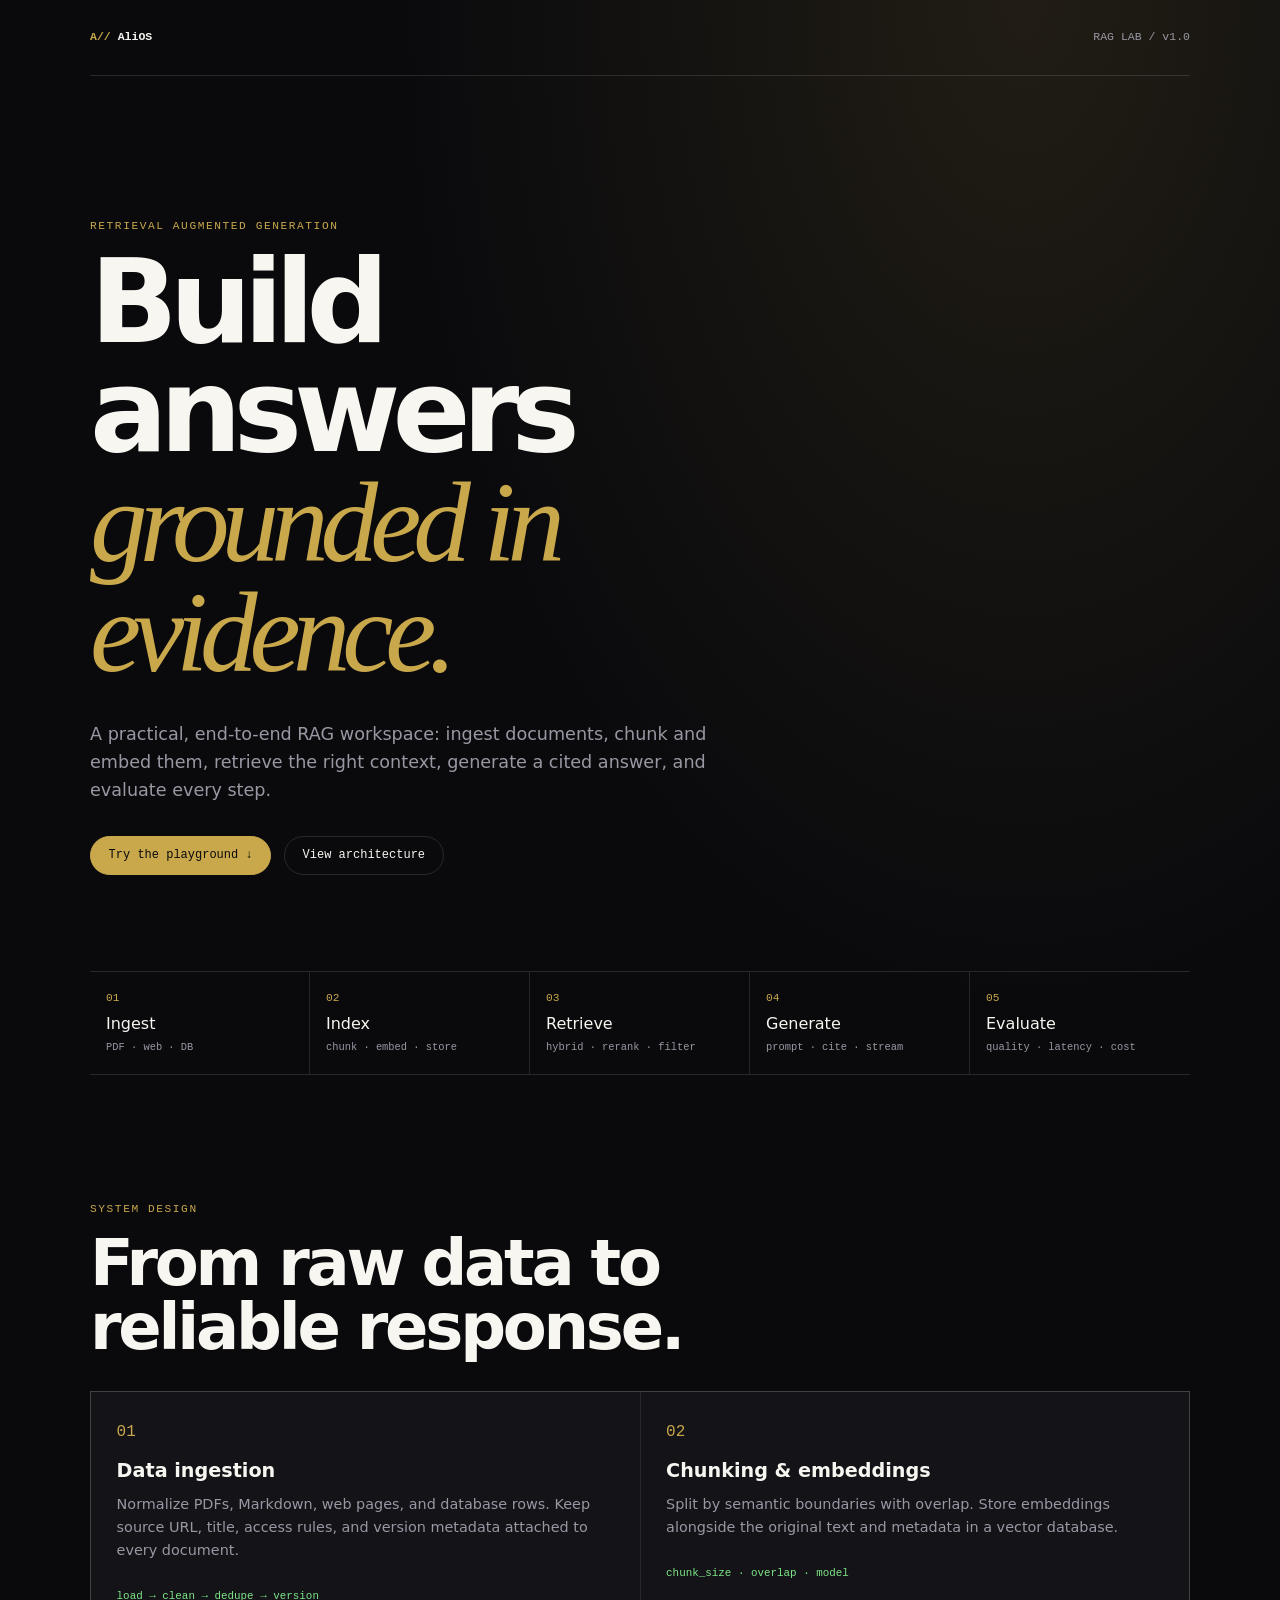
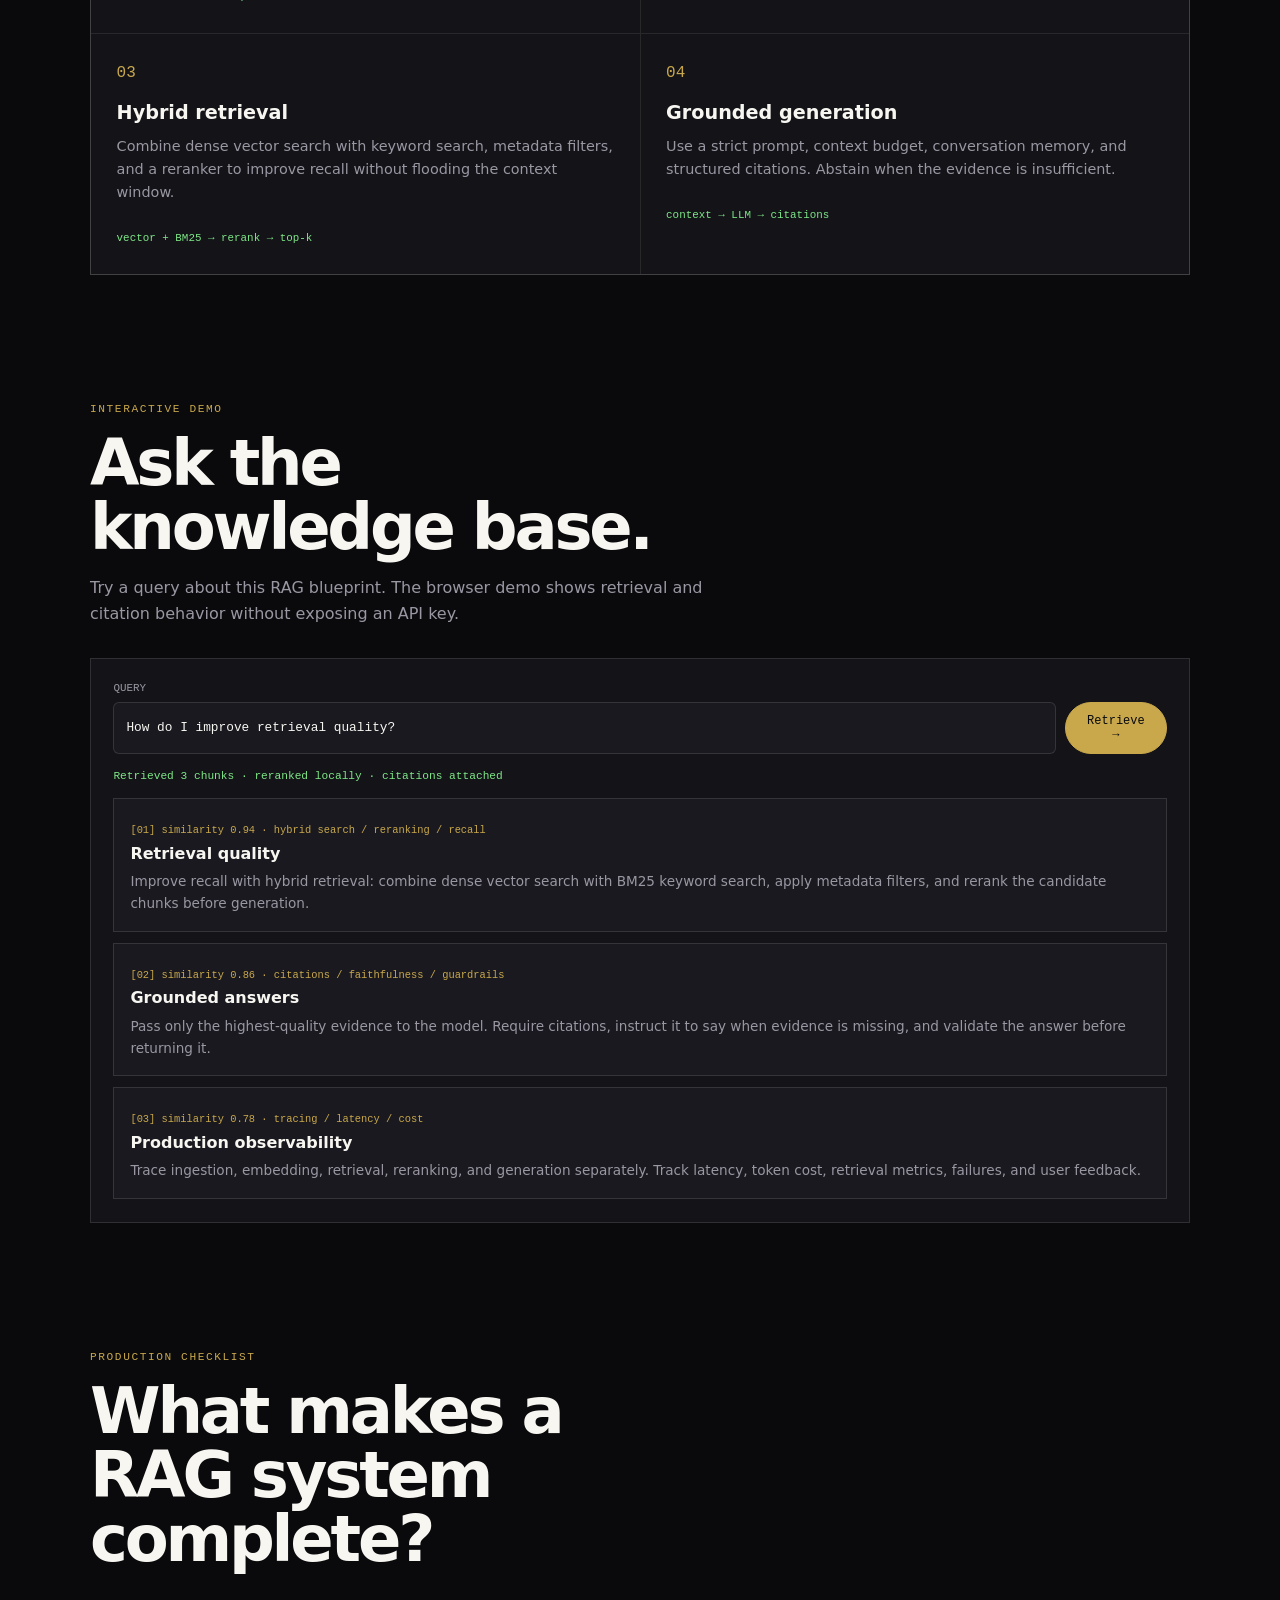
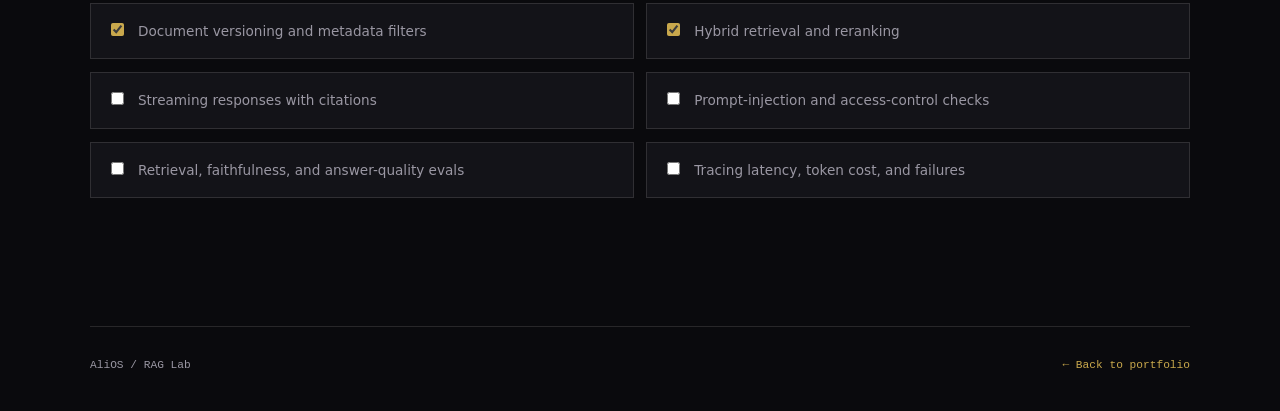
==== rag-lab.html @ 7578eae8 "feat: add interactive RAG systems lab to portfolio experience" ====
<!doctype html>
<html lang="en">
<head>
  <meta charset="utf-8" />
  <meta name="viewport" content="width=device-width, initial-scale=1" />
  <title>RAG Lab — AliOS</title>
  <meta name="description" content="A practical blueprint for building production-ready retrieval-augmented generation systems." />
  <link rel="stylesheet" href="rag-lab.css" />
</head>
<body>
  <main class="shell">
    <nav class="topbar"><a href="index.html" class="brand">A// AliOS</a><span class="status">RAG LAB / v1.0</span></nav>
    <header class="hero">
      <p class="eyebrow">Retrieval augmented generation</p>
      <h1>Build answers<br /><em>grounded in evidence.</em></h1>
      <p class="lede">A practical, end-to-end RAG workspace: ingest documents, chunk and embed them, retrieve the right context, generate a cited answer, and evaluate every step.</p>
      <div class="hero-actions"><a class="button primary" href="#playground">Try the playground ↓</a><a class="button" href="#architecture">View architecture</a></div>
    </header>

    <section class="metrics" aria-label="RAG system stages">
      <div><strong>01</strong><span>Ingest</span><small>PDF · web · DB</small></div><div><strong>02</strong><span>Index</span><small>chunk · embed · store</small></div><div><strong>03</strong><span>Retrieve</span><small>hybrid · rerank · filter</small></div><div><strong>04</strong><span>Generate</span><small>prompt · cite · stream</small></div><div><strong>05</strong><span>Evaluate</span><small>quality · latency · cost</small></div>
    </section>

    <section id="architecture" class="section">
      <div class="section-heading"><p class="eyebrow">System design</p><h2>From raw data to reliable response.</h2></div>
      <div class="pipeline">
        <article><b>01</b><h3>Data ingestion</h3><p>Normalize PDFs, Markdown, web pages, and database rows. Keep source URL, title, access rules, and version metadata attached to every document.</p><code>load → clean → dedupe → version</code></article>
        <article><b>02</b><h3>Chunking & embeddings</h3><p>Split by semantic boundaries with overlap. Store embeddings alongside the original text and metadata in a vector database.</p><code>chunk_size · overlap · model</code></article>
        <article><b>03</b><h3>Hybrid retrieval</h3><p>Combine dense vector search with keyword search, metadata filters, and a reranker to improve recall without flooding the context window.</p><code>vector + BM25 → rerank → top-k</code></article>
        <article><b>04</b><h3>Grounded generation</h3><p>Use a strict prompt, context budget, conversation memory, and structured citations. Abstain when the evidence is insufficient.</p><code>context → LLM → citations</code></article>
      </div>
    </section>

    <section id="playground" class="section playground-section">
      <div class="section-heading"><p class="eyebrow">Interactive demo</p><h2>Ask the knowledge base.</h2><p>Try a query about this RAG blueprint. The browser demo shows retrieval and citation behavior without exposing an API key.</p></div>
      <div class="playground"><form id="rag-form"><label for="rag-query">Query</label><div class="input-row"><input id="rag-query" value="How do I improve retrieval quality?" autocomplete="off" /><button class="button primary" type="submit">Retrieve →</button></div></form><div id="rag-status" class="status-line">Ready · 4 documents indexed locally</div><div id="rag-results" class="results" aria-live="polite"></div></div>
    </section>

    <section class="section checklist"><div class="section-heading"><p class="eyebrow">Production checklist</p><h2>What makes a RAG system complete?</h2></div><div class="check-grid"><label><input type="checkbox" checked /> Document versioning and metadata filters</label><label><input type="checkbox" checked /> Hybrid retrieval and reranking</label><label><input type="checkbox" /> Streaming responses with citations</label><label><input type="checkbox" /> Prompt-injection and access-control checks</label><label><input type="checkbox" /> Retrieval, faithfulness, and answer-quality evals</label><label><input type="checkbox" /> Tracing latency, token cost, and failures</label></div></section>
    <footer><span>AliOS / RAG Lab</span><a href="index.html">← Back to portfolio</a></footer>
  </main>
  <script src="rag-lab.js"></script>
</body>
</html>
---- rag-lab.css ----
:root{--bg:#0a0a0d;--panel:#131318;--panel2:#19191f;--ink:#f8f6f1;--muted:#9a97a3;--line:rgba(248,246,241,.12);--gold:#c9a84c;--green:#7ee787;--mono:"DM Mono",monospace;--ui:"Space Grotesk",system-ui,sans-serif}*{box-sizing:border-box}html{scroll-behavior:smooth}body{margin:0;background:radial-gradient(70% 40% at 80% 0%,rgba(201,168,76,.12),transparent 70%),var(--bg);color:var(--ink);font-family:var(--ui);line-height:1.6}.shell{width:min(1100px,calc(100% - 3rem));margin:auto}.topbar{height:76px;display:flex;align-items:center;justify-content:space-between;border-bottom:1px solid var(--line);font-family:var(--mono);font-size:.72rem}.brand{color:var(--ink);text-decoration:none;font-weight:bold}.brand:first-letter,.eyebrow{color:var(--gold)}.status{color:var(--muted)}.hero{padding:clamp(5rem,12vw,9rem) 0 6rem;max-width:800px}.eyebrow{font:500 .7rem var(--mono);letter-spacing:.14em;text-transform:uppercase;margin:0 0 1rem}.hero h1{font-size:clamp(3.5rem,9vw,7.5rem);line-height:.95;letter-spacing:-.07em;margin:0 0 2rem}.hero h1 em{color:var(--gold);font-family:Georgia,serif;font-weight:400}.lede{color:var(--muted);font-size:1.1rem;max-width:650px}.hero-actions{display:flex;gap:.8rem;flex-wrap:wrap;margin-top:2rem}.button{display:inline-block;border:1px solid var(--line);border-radius:999px;color:var(--ink);background:transparent;padding:.7rem 1.1rem;font:500 .75rem var(--mono);text-decoration:none;cursor:pointer}.button:hover{border-color:var(--gold);color:var(--gold)}.button.primary{background:var(--gold);border-color:var(--gold);color:var(--bg)}.metrics{display:grid;grid-template-columns:repeat(5,1fr);border-block:1px solid var(--line);margin-bottom:8rem}.metrics div{padding:1.3rem 1rem;border-right:1px solid var(--line)}.metrics div:last-child{border:0}.metrics strong,.metrics span,.metrics small{display:block}.metrics strong{color:var(--gold);font: .7rem var(--mono)}.metrics span{margin-top:.4rem}.metrics small{color:var(--muted);font:.65rem var(--mono);margin-top:.3rem}.section{padding:0 0 8rem}.section-heading{max-width:620px;margin-bottom:2rem}.section h2{font-size:clamp(2rem,5vw,4rem);line-height:1;margin:.2rem 0 1rem;letter-spacing:-.05em}.section-heading p:not(.eyebrow){color:var(--muted)}.pipeline{display:grid;grid-template-columns:repeat(2,1fr);gap:1px;background:var(--line);border:1px solid var(--line)}.pipeline article{background:var(--panel);padding:1.6rem;min-height:230px}.pipeline b{color:var(--gold);font:1rem var(--mono)}.pipeline h3{font-size:1.2rem;margin:.8rem 0 .4rem}.pipeline p{color:var(--muted);font-size:.9rem;margin:0 0 1.2rem}.pipeline code{color:var(--green);font:.68rem var(--mono)}.playground{background:var(--panel);border:1px solid var(--line);padding:1.4rem}.playground label{display:block;color:var(--muted);font:.68rem var(--mono);text-transform:uppercase;margin-bottom:.5rem}.input-row{display:flex;gap:.6rem}.input-row input{width:100%;background:var(--panel2);border:1px solid var(--line);border-radius:6px;color:var(--ink);padding:.75rem;font: .8rem var(--mono)}.input-row input:focus{outline:1px solid var(--gold)}.status-line{color:var(--green);font:.7rem var(--mono);margin:1rem 0}.results{display:grid;gap:.7rem}.result{border:1px solid var(--line);padding:1rem;background:var(--panel2)}.result strong{display:block;margin-bottom:.3rem}.result p{color:var(--muted);margin:0;font-size:.85rem}.result small{color:var(--gold);font: .65rem var(--mono)}.check-grid{display:grid;grid-template-columns:1fr 1fr;gap:.8rem}.check-grid label{background:var(--panel);border:1px solid var(--line);padding:1rem;color:var(--muted);font-size:.85rem}.check-grid input{accent-color:var(--gold);margin-right:.6rem}footer{border-top:1px solid var(--line);padding:2rem 0;display:flex;justify-content:space-between;color:var(--muted);font:.7rem var(--mono)}footer a{color:var(--gold);text-decoration:none}@media(max-width:680px){.shell{width:min(100% - 2rem,1100px)}.metrics{grid-template-columns:repeat(2,1fr);margin-bottom:5rem}.metrics div:nth-child(2n){border-right:0}.metrics div:last-child{grid-column:span 2}.pipeline,.check-grid{grid-template-columns:1fr}.hero{padding-top:5rem}.input-row{flex-direction:column}.input-row .button{width:100%}footer{flex-direction:column;gap:1rem}}
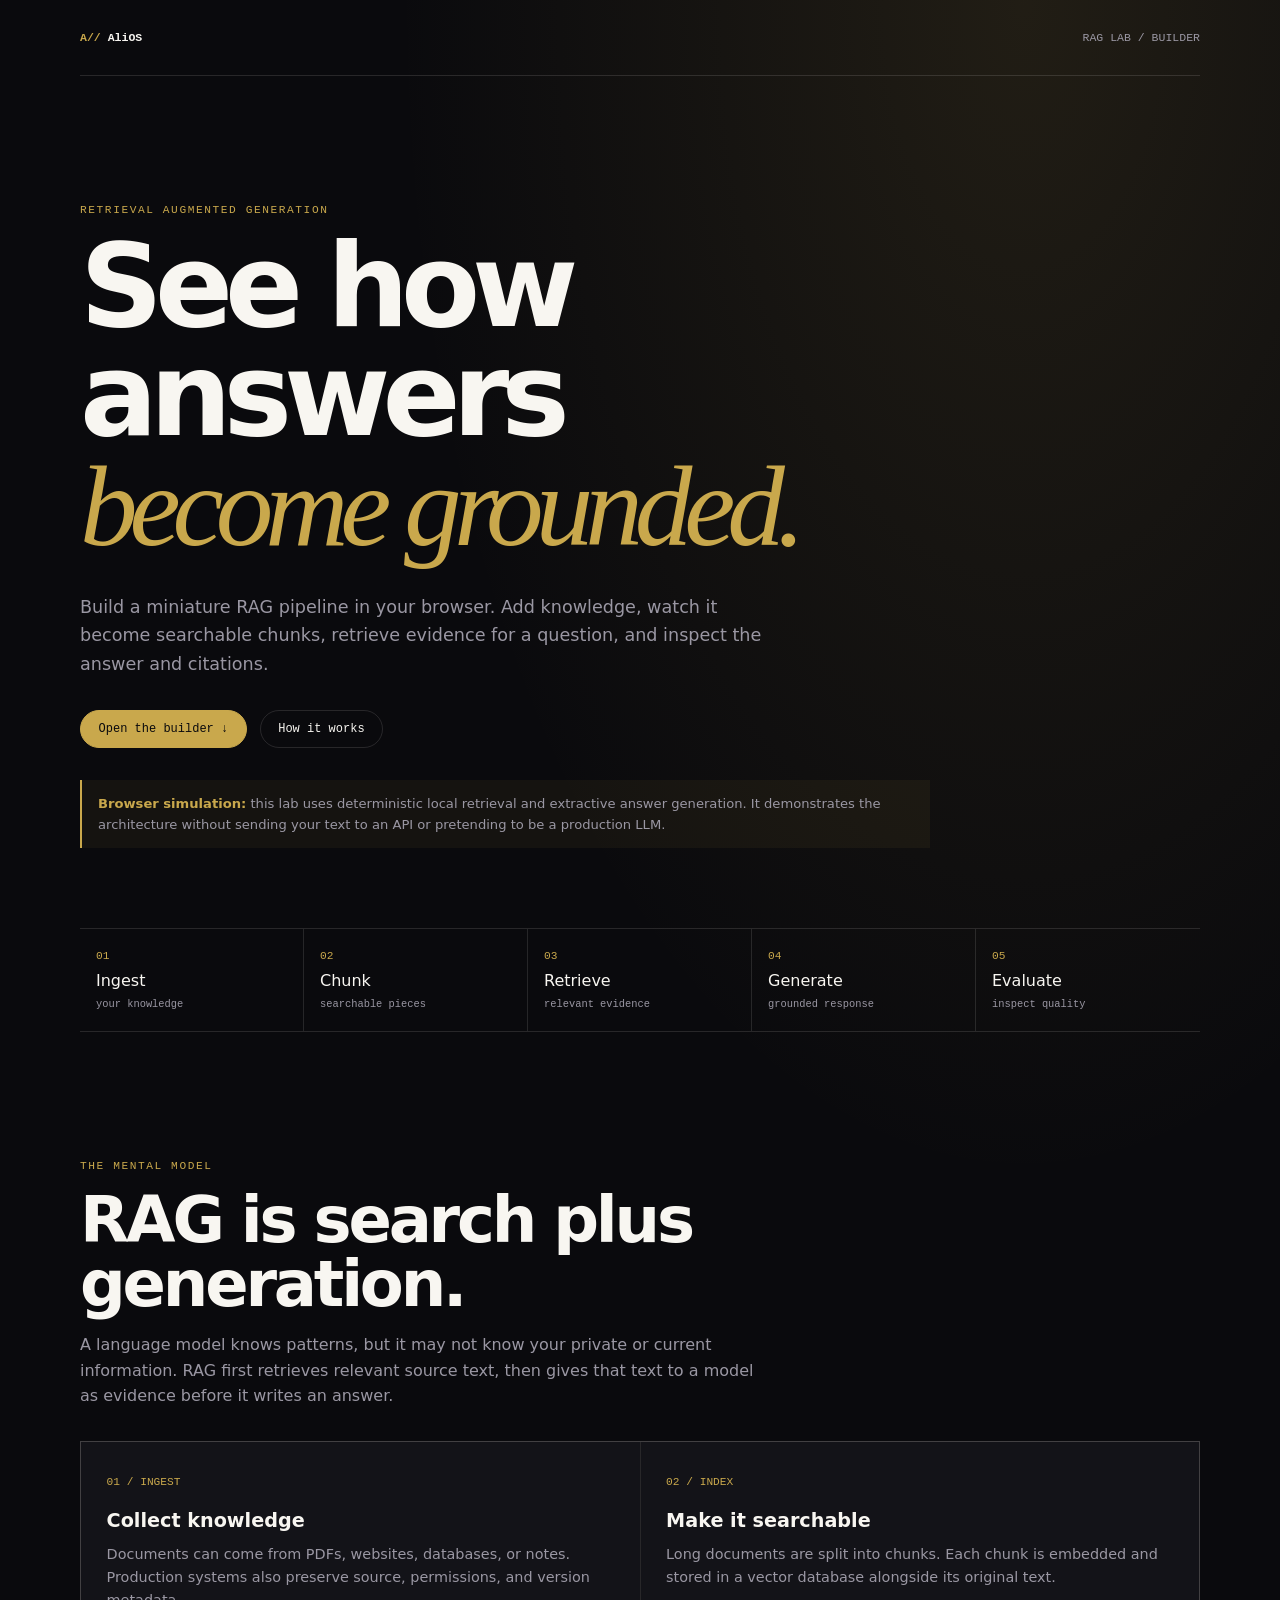
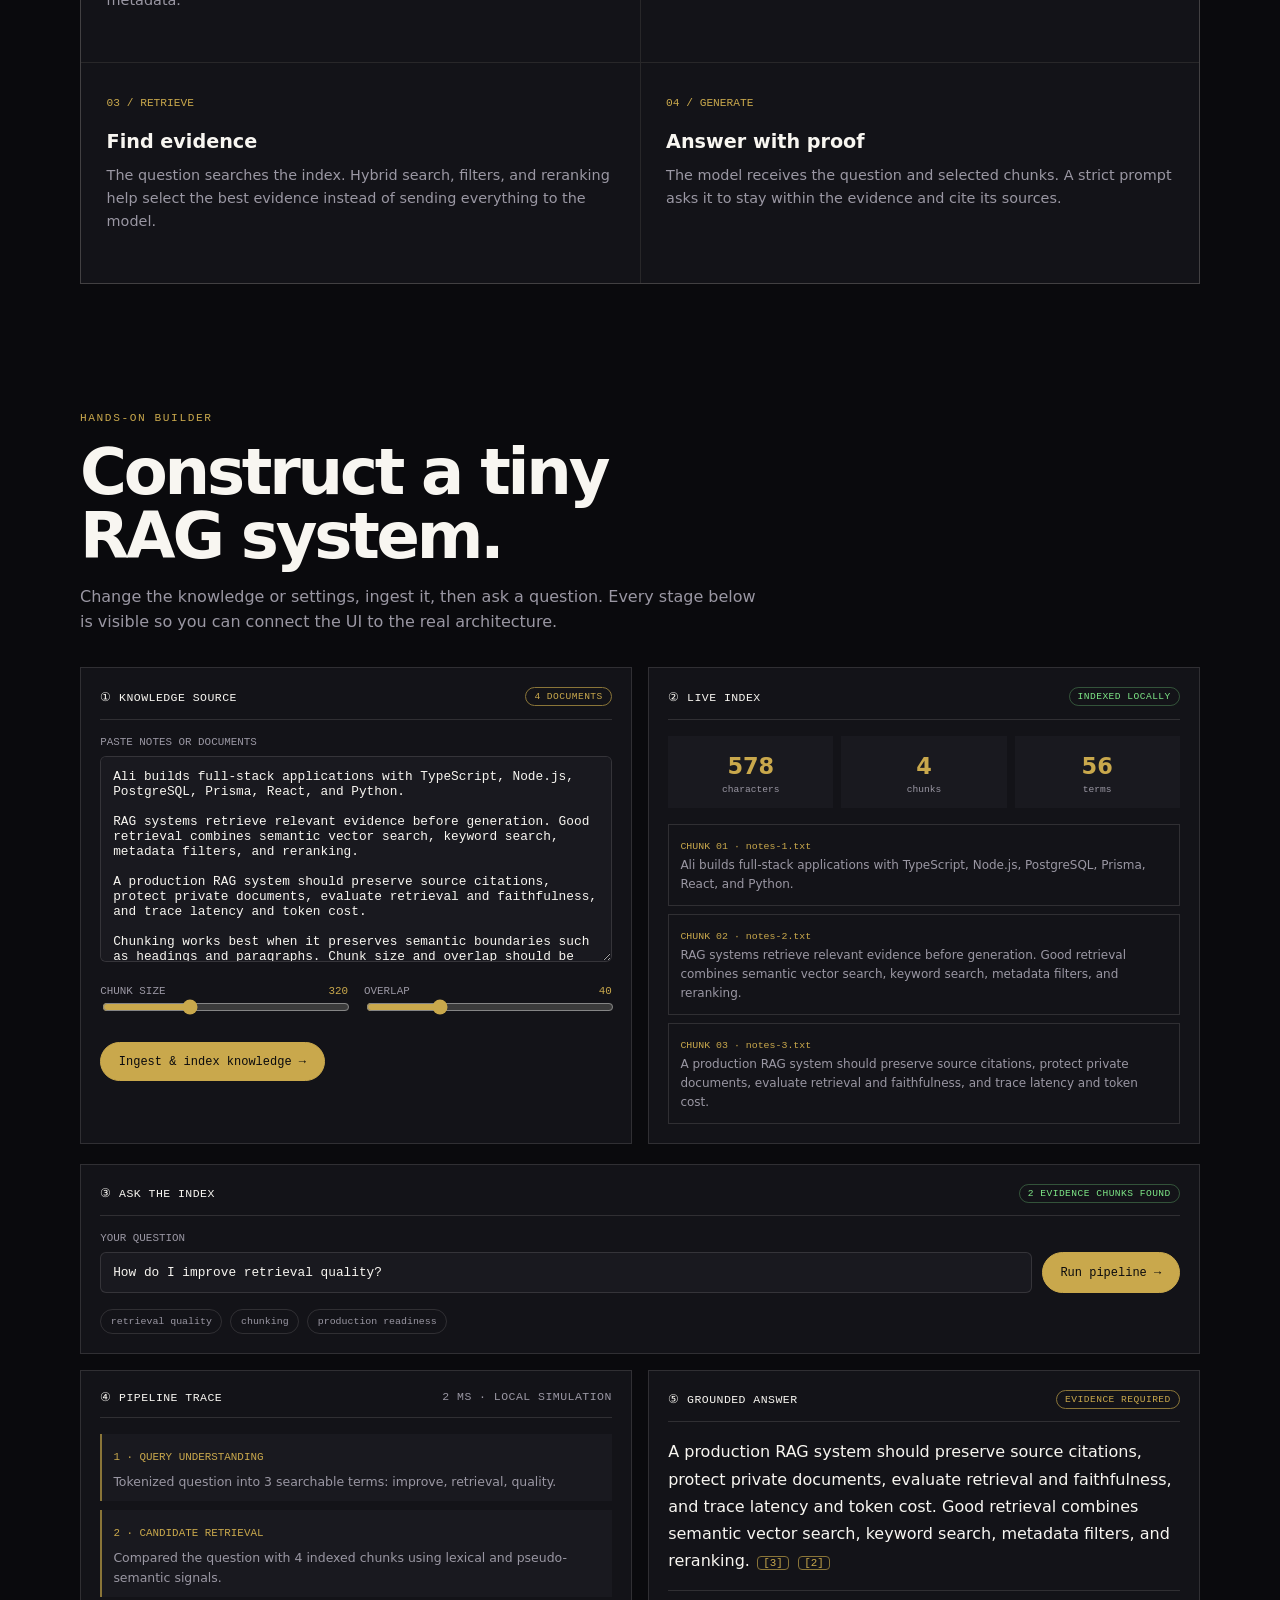
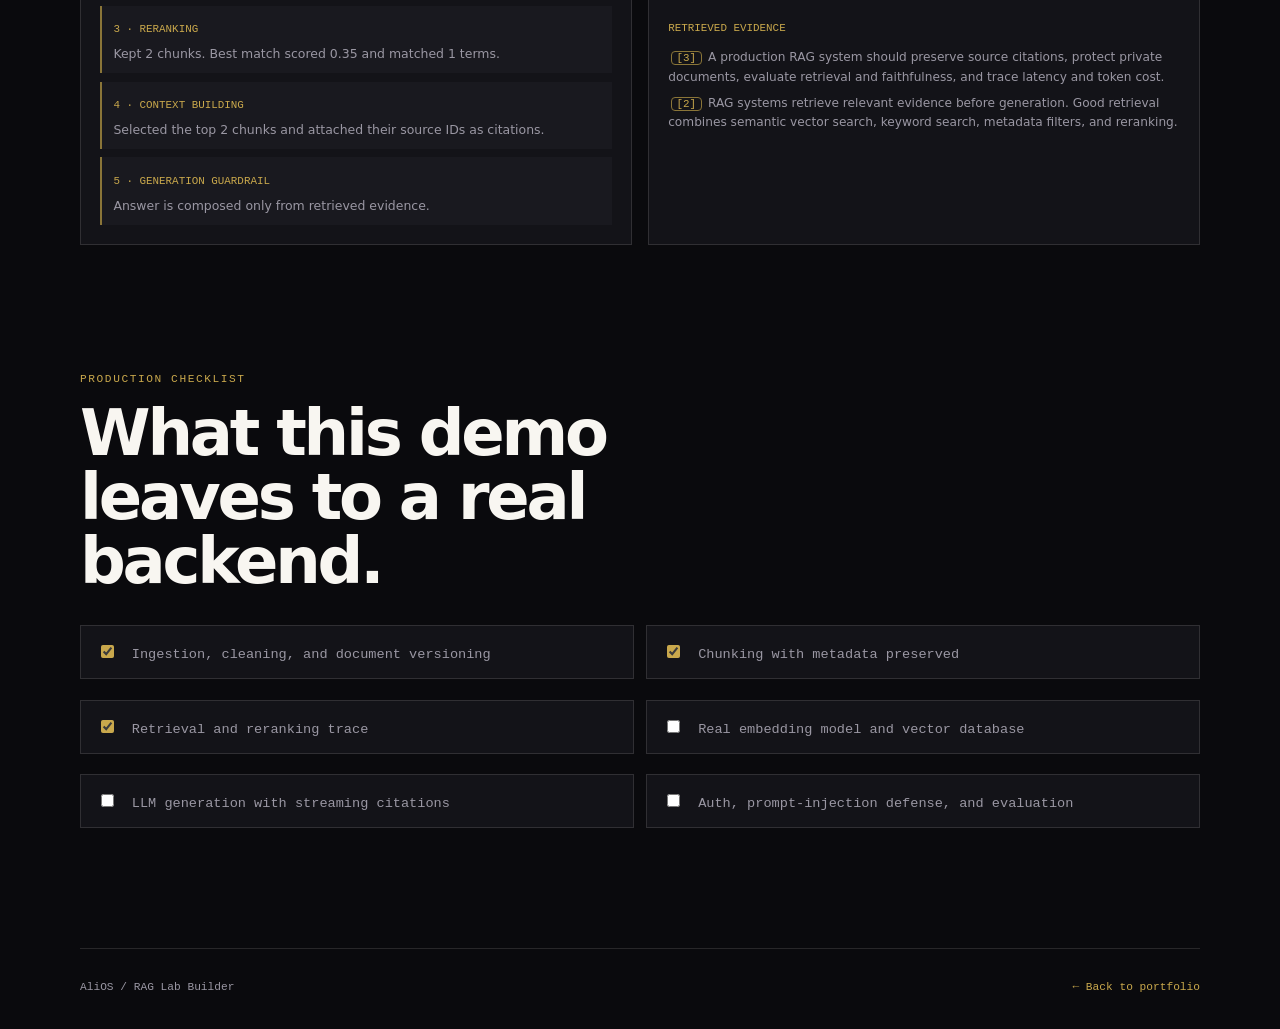
==== commit a782c551: "feat: turn RAG Lab into an interactive end-to-end RAG builder simulation" ====
--- a/rag-lab.html
+++ b/rag-lab.html
@@ -4,40 +4,47 @@
   <meta charset="utf-8" />
   <meta name="viewport" content="width=device-width, initial-scale=1" />
   <title>RAG Lab — AliOS</title>
-  <meta name="description" content="A practical blueprint for building production-ready retrieval-augmented generation systems." />
+  <meta name="description" content="An interactive, browser-only RAG system builder that visualizes ingestion, chunking, retrieval, reranking, and grounded answers." />
   <link rel="stylesheet" href="rag-lab.css" />
 </head>
 <body>
   <main class="shell">
-    <nav class="topbar"><a href="index.html" class="brand">A// AliOS</a><span class="status">RAG LAB / v1.0</span></nav>
+    <nav class="topbar"><a href="index.html" class="brand">A// AliOS</a><span class="status">RAG LAB / BUILDER</span></nav>
     <header class="hero">
       <p class="eyebrow">Retrieval augmented generation</p>
-      <h1>Build answers<br /><em>grounded in evidence.</em></h1>
-      <p class="lede">A practical, end-to-end RAG workspace: ingest documents, chunk and embed them, retrieve the right context, generate a cited answer, and evaluate every step.</p>
-      <div class="hero-actions"><a class="button primary" href="#playground">Try the playground ↓</a><a class="button" href="#architecture">View architecture</a></div>
+      <h1>See how answers<br /><em>become grounded.</em></h1>
+      <p class="lede">Build a miniature RAG pipeline in your browser. Add knowledge, watch it become searchable chunks, retrieve evidence for a question, and inspect the answer and citations.</p>
+      <div class="hero-actions"><a class="button primary" href="#builder">Open the builder ↓</a><a class="button" href="#how-it-works">How it works</a></div>
+      <div class="notice"><strong>Browser simulation:</strong> this lab uses deterministic local retrieval and extractive answer generation. It demonstrates the architecture without sending your text to an API or pretending to be a production LLM.</div>
     </header>
 
     <section class="metrics" aria-label="RAG system stages">
-      <div><strong>01</strong><span>Ingest</span><small>PDF · web · DB</small></div><div><strong>02</strong><span>Index</span><small>chunk · embed · store</small></div><div><strong>03</strong><span>Retrieve</span><small>hybrid · rerank · filter</small></div><div><strong>04</strong><span>Generate</span><small>prompt · cite · stream</small></div><div><strong>05</strong><span>Evaluate</span><small>quality · latency · cost</small></div>
+      <div><strong>01</strong><span>Ingest</span><small>your knowledge</small></div><div><strong>02</strong><span>Chunk</span><small>searchable pieces</small></div><div><strong>03</strong><span>Retrieve</span><small>relevant evidence</small></div><div><strong>04</strong><span>Generate</span><small>grounded response</small></div><div><strong>05</strong><span>Evaluate</span><small>inspect quality</small></div>
     </section>
 
-    <section id="architecture" class="section">
-      <div class="section-heading"><p class="eyebrow">System design</p><h2>From raw data to reliable response.</h2></div>
-      <div class="pipeline">
-        <article><b>01</b><h3>Data ingestion</h3><p>Normalize PDFs, Markdown, web pages, and database rows. Keep source URL, title, access rules, and version metadata attached to every document.</p><code>load → clean → dedupe → version</code></article>
-        <article><b>02</b><h3>Chunking & embeddings</h3><p>Split by semantic boundaries with overlap. Store embeddings alongside the original text and metadata in a vector database.</p><code>chunk_size · overlap · model</code></article>
-        <article><b>03</b><h3>Hybrid retrieval</h3><p>Combine dense vector search with keyword search, metadata filters, and a reranker to improve recall without flooding the context window.</p><code>vector + BM25 → rerank → top-k</code></article>
-        <article><b>04</b><h3>Grounded generation</h3><p>Use a strict prompt, context budget, conversation memory, and structured citations. Abstain when the evidence is insufficient.</p><code>context → LLM → citations</code></article>
-      </div>
+    <section id="how-it-works" class="section">
+      <div class="section-heading"><p class="eyebrow">The mental model</p><h2>RAG is search plus generation.</h2><p>A language model knows patterns, but it may not know your private or current information. RAG first retrieves relevant source text, then gives that text to a model as evidence before it writes an answer.</p></div>
+      <div class="pipeline"><article><b>01 / INGEST</b><h3>Collect knowledge</h3><p>Documents can come from PDFs, websites, databases, or notes. Production systems also preserve source, permissions, and version metadata.</p></article><article><b>02 / INDEX</b><h3>Make it searchable</h3><p>Long documents are split into chunks. Each chunk is embedded and stored in a vector database alongside its original text.</p></article><article><b>03 / RETRIEVE</b><h3>Find evidence</h3><p>The question searches the index. Hybrid search, filters, and reranking help select the best evidence instead of sending everything to the model.</p></article><article><b>04 / GENERATE</b><h3>Answer with proof</h3><p>The model receives the question and selected chunks. A strict prompt asks it to stay within the evidence and cite its sources.</p></article></div>
     </section>
 
-    <section id="playground" class="section playground-section">
-      <div class="section-heading"><p class="eyebrow">Interactive demo</p><h2>Ask the knowledge base.</h2><p>Try a query about this RAG blueprint. The browser demo shows retrieval and citation behavior without exposing an API key.</p></div>
-      <div class="playground"><form id="rag-form"><label for="rag-query">Query</label><div class="input-row"><input id="rag-query" value="How do I improve retrieval quality?" autocomplete="off" /><button class="button primary" type="submit">Retrieve →</button></div></form><div id="rag-status" class="status-line">Ready · 4 documents indexed locally</div><div id="rag-results" class="results" aria-live="polite"></div></div>
+    <section id="builder" class="section builder-section">
+      <div class="section-heading"><p class="eyebrow">Hands-on builder</p><h2>Construct a tiny RAG system.</h2><p>Change the knowledge or settings, ingest it, then ask a question. Every stage below is visible so you can connect the UI to the real architecture.</p></div>
+      <div class="builder-grid">
+        <div class="panel source-panel"><div class="panel-title"><span>① Knowledge source</span><span id="doc-count" class="pill">0 documents</span></div><label for="source-text">Paste notes or documents</label><textarea id="source-text" rows="12">Ali builds full-stack applications with TypeScript, Node.js, PostgreSQL, Prisma, React, and Python.
+
+RAG systems retrieve relevant evidence before generation. Good retrieval combines semantic vector search, keyword search, metadata filters, and reranking.
+
+A production RAG system should preserve source citations, protect private documents, evaluate retrieval and faithfulness, and trace latency and token cost.
+
+Chunking works best when it preserves semantic boundaries such as headings and paragraphs. Chunk size and overlap should be tested against representative questions.</textarea><div class="controls"><label>Chunk size <output id="chunk-size-value">320</output><input id="chunk-size" type="range" min="120" max="700" step="20" value="320" /></label><label>Overlap <output id="overlap-value">40</output><input id="overlap" type="range" min="0" max="140" step="10" value="40" /></label></div><button id="ingest-btn" class="button primary" type="button">Ingest & index knowledge →</button></div>
+        <div class="panel index-panel"><div class="panel-title"><span>② Live index</span><span id="index-status" class="status-badge">Not indexed</span></div><div class="index-stats"><div><strong id="source-characters">0</strong><small>characters</small></div><div><strong id="chunk-count">0</strong><small>chunks</small></div><div><strong id="vocab-count">0</strong><small>terms</small></div></div><div id="chunk-preview" class="chunk-preview"><p class="empty">Ingest knowledge to see the chunks stored in the index.</p></div></div>
+      </div>
+      <div class="panel query-panel"><div class="panel-title"><span>③ Ask the index</span><span id="query-status" class="status-badge">Waiting for index</span></div><form id="rag-form"><label for="rag-query">Your question</label><div class="input-row"><input id="rag-query" value="How do I improve retrieval quality?" autocomplete="off" /><button class="button primary" type="submit">Run pipeline →</button></div></form><div class="quick-queries"><button type="button" data-query="How do I improve retrieval quality?">retrieval quality</button><button type="button" data-query="What makes chunking effective?">chunking</button><button type="button" data-query="How do I make a RAG system production ready?">production readiness</button></div></div>
+      <div class="run-layout"><div class="panel trace-panel"><div class="panel-title"><span>④ Pipeline trace</span><span id="trace-time" class="muted">—</span></div><div id="trace" class="trace"><p class="empty">Run a question to inspect each RAG stage.</p></div></div><div class="panel answer-panel"><div class="panel-title"><span>⑤ Grounded answer</span><span class="status-badge grounded">Evidence required</span></div><div id="answer" class="answer"><p class="empty">Your answer will appear here with citations.</p></div></div></div>
     </section>
 
-    <section class="section checklist"><div class="section-heading"><p class="eyebrow">Production checklist</p><h2>What makes a RAG system complete?</h2></div><div class="check-grid"><label><input type="checkbox" checked /> Document versioning and metadata filters</label><label><input type="checkbox" checked /> Hybrid retrieval and reranking</label><label><input type="checkbox" /> Streaming responses with citations</label><label><input type="checkbox" /> Prompt-injection and access-control checks</label><label><input type="checkbox" /> Retrieval, faithfulness, and answer-quality evals</label><label><input type="checkbox" /> Tracing latency, token cost, and failures</label></div></section>
-    <footer><span>AliOS / RAG Lab</span><a href="index.html">← Back to portfolio</a></footer>
+    <section class="section glossary"><div class="section-heading"><p class="eyebrow">Production checklist</p><h2>What this demo leaves to a real backend.</h2></div><div class="check-grid"><label><input type="checkbox" checked /> Ingestion, cleaning, and document versioning</label><label><input type="checkbox" checked /> Chunking with metadata preserved</label><label><input type="checkbox" checked /> Retrieval and reranking trace</label><label><input type="checkbox" /> Real embedding model and vector database</label><label><input type="checkbox" /> LLM generation with streaming citations</label><label><input type="checkbox" /> Auth, prompt-injection defense, and evaluation</label></div></section>
+    <footer><span>AliOS / RAG Lab Builder</span><a href="index.html">← Back to portfolio</a></footer>
   </main>
   <script src="rag-lab.js"></script>
 </body>
--- a/rag-lab.css
+++ b/rag-lab.css
@@ -1 +1 @@
-:root{--bg:#0a0a0d;--panel:#131318;--panel2:#19191f;--ink:#f8f6f1;--muted:#9a97a3;--line:rgba(248,246,241,.12);--gold:#c9a84c;--green:#7ee787;--mono:"DM Mono",monospace;--ui:"Space Grotesk",system-ui,sans-serif}*{box-sizing:border-box}html{scroll-behavior:smooth}body{margin:0;background:radial-gradient(70% 40% at 80% 0%,rgba(201,168,76,.12),transparent 70%),var(--bg);color:var(--ink);font-family:var(--ui);line-height:1.6}.shell{width:min(1100px,calc(100% - 3rem));margin:auto}.topbar{height:76px;display:flex;align-items:center;justify-content:space-between;border-bottom:1px solid var(--line);font-family:var(--mono);font-size:.72rem}.brand{color:var(--ink);text-decoration:none;font-weight:bold}.brand:first-letter,.eyebrow{color:var(--gold)}.status{color:var(--muted)}.hero{padding:clamp(5rem,12vw,9rem) 0 6rem;max-width:800px}.eyebrow{font:500 .7rem var(--mono);letter-spacing:.14em;text-transform:uppercase;margin:0 0 1rem}.hero h1{font-size:clamp(3.5rem,9vw,7.5rem);line-height:.95;letter-spacing:-.07em;margin:0 0 2rem}.hero h1 em{color:var(--gold);font-family:Georgia,serif;font-weight:400}.lede{color:var(--muted);font-size:1.1rem;max-width:650px}.hero-actions{display:flex;gap:.8rem;flex-wrap:wrap;margin-top:2rem}.button{display:inline-block;border:1px solid var(--line);border-radius:999px;color:var(--ink);background:transparent;padding:.7rem 1.1rem;font:500 .75rem var(--mono);text-decoration:none;cursor:pointer}.button:hover{border-color:var(--gold);color:var(--gold)}.button.primary{background:var(--gold);border-color:var(--gold);color:var(--bg)}.metrics{display:grid;grid-template-columns:repeat(5,1fr);border-block:1px solid var(--line);margin-bottom:8rem}.metrics div{padding:1.3rem 1rem;border-right:1px solid var(--line)}.metrics div:last-child{border:0}.metrics strong,.metrics span,.metrics small{display:block}.metrics strong{color:var(--gold);font: .7rem var(--mono)}.metrics span{margin-top:.4rem}.metrics small{color:var(--muted);font:.65rem var(--mono);margin-top:.3rem}.section{padding:0 0 8rem}.section-heading{max-width:620px;margin-bottom:2rem}.section h2{font-size:clamp(2rem,5vw,4rem);line-height:1;margin:.2rem 0 1rem;letter-spacing:-.05em}.section-heading p:not(.eyebrow){color:var(--muted)}.pipeline{display:grid;grid-template-columns:repeat(2,1fr);gap:1px;background:var(--line);border:1px solid var(--line)}.pipeline article{background:var(--panel);padding:1.6rem;min-height:230px}.pipeline b{color:var(--gold);font:1rem var(--mono)}.pipeline h3{font-size:1.2rem;margin:.8rem 0 .4rem}.pipeline p{color:var(--muted);font-size:.9rem;margin:0 0 1.2rem}.pipeline code{color:var(--green);font:.68rem var(--mono)}.playground{background:var(--panel);border:1px solid var(--line);padding:1.4rem}.playground label{display:block;color:var(--muted);font:.68rem var(--mono);text-transform:uppercase;margin-bottom:.5rem}.input-row{display:flex;gap:.6rem}.input-row input{width:100%;background:var(--panel2);border:1px solid var(--line);border-radius:6px;color:var(--ink);padding:.75rem;font: .8rem var(--mono)}.input-row input:focus{outline:1px solid var(--gold)}.status-line{color:var(--green);font:.7rem var(--mono);margin:1rem 0}.results{display:grid;gap:.7rem}.result{border:1px solid var(--line);padding:1rem;background:var(--panel2)}.result strong{display:block;margin-bottom:.3rem}.result p{color:var(--muted);margin:0;font-size:.85rem}.result small{color:var(--gold);font: .65rem var(--mono)}.check-grid{display:grid;grid-template-columns:1fr 1fr;gap:.8rem}.check-grid label{background:var(--panel);border:1px solid var(--line);padding:1rem;color:var(--muted);font-size:.85rem}.check-grid input{accent-color:var(--gold);margin-right:.6rem}footer{border-top:1px solid var(--line);padding:2rem 0;display:flex;justify-content:space-between;color:var(--muted);font:.7rem var(--mono)}footer a{color:var(--gold);text-decoration:none}@media(max-width:680px){.shell{width:min(100% - 2rem,1100px)}.metrics{grid-template-columns:repeat(2,1fr);margin-bottom:5rem}.metrics div:nth-child(2n){border-right:0}.metrics div:last-child{grid-column:span 2}.pipeline,.check-grid{grid-template-columns:1fr}.hero{padding-top:5rem}.input-row{flex-direction:column}.input-row .button{width:100%}footer{flex-direction:column;gap:1rem}}
+:root{--bg:#0a0a0d;--panel:#131318;--panel2:#19191f;--ink:#f8f6f1;--muted:#9a97a3;--faint:#6b6b7a;--line:rgba(248,246,241,.12);--gold:#c9a84c;--gold2:#8a7538;--green:#7ee787;--red:#d97757;--mono:"DM Mono",monospace;--ui:"Space Grotesk",system-ui,sans-serif}*{box-sizing:border-box}html{scroll-behavior:smooth}body{margin:0;background:radial-gradient(70% 40% at 80% 0%,rgba(201,168,76,.12),transparent 70%),var(--bg);color:var(--ink);font-family:var(--ui);line-height:1.6}.shell{width:min(1120px,calc(100% - 3rem));margin:auto}.topbar{height:76px;display:flex;align-items:center;justify-content:space-between;border-bottom:1px solid var(--line);font: .72rem var(--mono)}.brand{color:var(--ink);text-decoration:none;font-weight:bold}.brand:first-letter,.eyebrow{color:var(--gold)}.status,.muted{color:var(--muted)}.hero{padding:clamp(4rem,10vw,8rem) 0 5rem;max-width:850px}.eyebrow{font:500 .7rem var(--mono);letter-spacing:.14em;text-transform:uppercase;margin:0 0 1rem}.hero h1{font-size:clamp(3.3rem,9vw,7.4rem);line-height:.95;letter-spacing:-.07em;margin:0 0 2rem}.hero h1 em{color:var(--gold);font-family:Georgia,serif;font-weight:400}.lede{color:var(--muted);font-size:1.1rem;max-width:700px}.hero-actions{display:flex;gap:.8rem;flex-wrap:wrap;margin-top:2rem}.button{display:inline-block;border:1px solid var(--line);border-radius:999px;color:var(--ink);background:transparent;padding:.7rem 1.1rem;font:500 .75rem var(--mono);text-decoration:none;cursor:pointer;transition:.15s}.button:hover{border-color:var(--gold);color:var(--gold)}.button.primary{background:var(--gold);border-color:var(--gold);color:var(--bg)}.notice{border-left:2px solid var(--gold);background:rgba(201,168,76,.06);padding:.8rem 1rem;margin-top:2rem;color:var(--muted);font-size:.82rem}.notice strong{color:var(--gold)}.metrics{display:grid;grid-template-columns:repeat(5,1fr);border-block:1px solid var(--line);margin-bottom:8rem}.metrics div{padding:1.3rem 1rem;border-right:1px solid var(--line)}.metrics div:last-child{border:0}.metrics strong,.metrics span,.metrics small{display:block}.metrics strong{color:var(--gold);font:.7rem var(--mono)}.metrics span{margin-top:.4rem}.metrics small{color:var(--muted);font:.65rem var(--mono);margin-top:.3rem}.section{padding:0 0 7rem}.section-heading{max-width:680px;margin-bottom:2rem}.section h2{font-size:clamp(2rem,5vw,4rem);line-height:1;margin:.2rem 0 1rem;letter-spacing:-.05em}.section-heading p:not(.eyebrow){color:var(--muted)}.pipeline{display:grid;grid-template-columns:repeat(2,1fr);gap:1px;background:var(--line);border:1px solid var(--line)}.pipeline article{background:var(--panel);padding:1.6rem;min-height:220px}.pipeline b{color:var(--gold);font:.7rem var(--mono)}.pipeline h3{font-size:1.2rem;margin:.8rem 0 .4rem}.pipeline p{color:var(--muted);font-size:.9rem;margin:0}.builder-section{padding-top:1rem}.builder-grid,.run-layout{display:grid;grid-template-columns:1fr 1fr;gap:1rem}.panel{background:var(--panel);border:1px solid var(--line);padding:1.2rem;margin-bottom:1rem}.panel-title{display:flex;justify-content:space-between;align-items:center;border-bottom:1px solid var(--line);padding-bottom:.8rem;margin-bottom:1rem;font: .72rem var(--mono);text-transform:uppercase;letter-spacing:.04em}.pill,.status-badge{border:1px solid var(--gold2);border-radius:999px;color:var(--gold);padding:.18rem .5rem;font-size:.6rem}.status-badge{color:var(--green);border-color:rgba(126,231,135,.3)}.status-badge.grounded{color:var(--gold);border-color:var(--gold2)}label{display:block;color:var(--muted);font:.68rem var(--mono);text-transform:uppercase;margin-bottom:.5rem}textarea,input{width:100%;background:var(--panel2);border:1px solid var(--line);border-radius:6px;color:var(--ink);padding:.75rem;font: .8rem var(--mono);resize:vertical}textarea:focus,input:focus{outline:1px solid var(--gold)}.controls{display:grid;grid-template-columns:1fr 1fr;gap:1rem;margin:1rem 0}.controls output{float:right;color:var(--gold)}input[type=range]{padding:0;accent-color:var(--gold);border:0;background:transparent}.index-stats{display:grid;grid-template-columns:repeat(3,1fr);gap:.5rem;margin-bottom:1rem}.index-stats div{background:var(--panel2);padding:.8rem;text-align:center}.index-stats strong,.index-stats small{display:block}.index-stats strong{font-size:1.4rem;color:var(--gold)}.index-stats small{font:.6rem var(--mono);color:var(--muted)}.chunk-preview{display:grid;gap:.5rem;max-height:300px;overflow:auto}.chunk{border:1px solid var(--line);padding:.7rem;font-size:.75rem;color:var(--muted)}.chunk b{color:var(--gold);font: .62rem var(--mono)}.empty{color:var(--faint);font-size:.82rem}.query-panel{margin-top:.2rem}.input-row{display:flex;gap:.6rem}.input-row input{flex:1}.quick-queries{display:flex;gap:.5rem;flex-wrap:wrap;margin-top:1rem}.quick-queries button{border:1px solid var(--line);background:transparent;border-radius:999px;color:var(--muted);padding:.35rem .6rem;font:.62rem var(--mono);cursor:pointer}.quick-queries button:hover{color:var(--gold);border-color:var(--gold)}.trace{display:grid;gap:.55rem}.trace-step{border-left:2px solid var(--gold2);padding:.55rem .7rem;background:var(--panel2)}.trace-step b{font:.68rem var(--mono);color:var(--gold)}.trace-step p{font-size:.78rem;color:var(--muted);margin:.25rem 0 0}.answer{min-height:240px}.answer-text{font-size:1rem;line-height:1.7}.citation{display:inline-block;color:var(--gold);font: .68rem var(--mono);border:1px solid var(--gold2);border-radius:4px;padding:0 .3rem;margin:0 .15rem}.evidence{border-top:1px solid var(--line);margin-top:1rem;padding-top:1rem}.evidence h4{font: .68rem var(--mono);color:var(--gold);text-transform:uppercase}.evidence p{font-size:.76rem;color:var(--muted);margin:.4rem 0}.check-grid{display:grid;grid-template-columns:1fr 1fr;gap:.8rem}.check-grid label{background:var(--panel);border:1px solid var(--line);padding:1rem;color:var(--muted);font-size:.85rem;text-transform:none}.check-grid input{width:auto;accent-color:var(--gold);margin-right:.6rem}footer{border-top:1px solid var(--line);padding:2rem 0;display:flex;justify-content:space-between;color:var(--muted);font:.7rem var(--mono)}footer a{color:var(--gold);text-decoration:none}@media(max-width:760px){.shell{width:min(100% - 2rem,1120px)}.metrics{grid-template-columns:repeat(2,1fr);margin-bottom:5rem}.metrics div:nth-child(2n){border-right:0}.metrics div:last-child{grid-column:span 2}.pipeline,.builder-grid,.run-layout,.check-grid{grid-template-columns:1fr}.hero{padding-top:5rem}.input-row{flex-direction:column}.input-row .button{width:100%}.controls{grid-template-columns:1fr}footer{flex-direction:column;gap:1rem}}
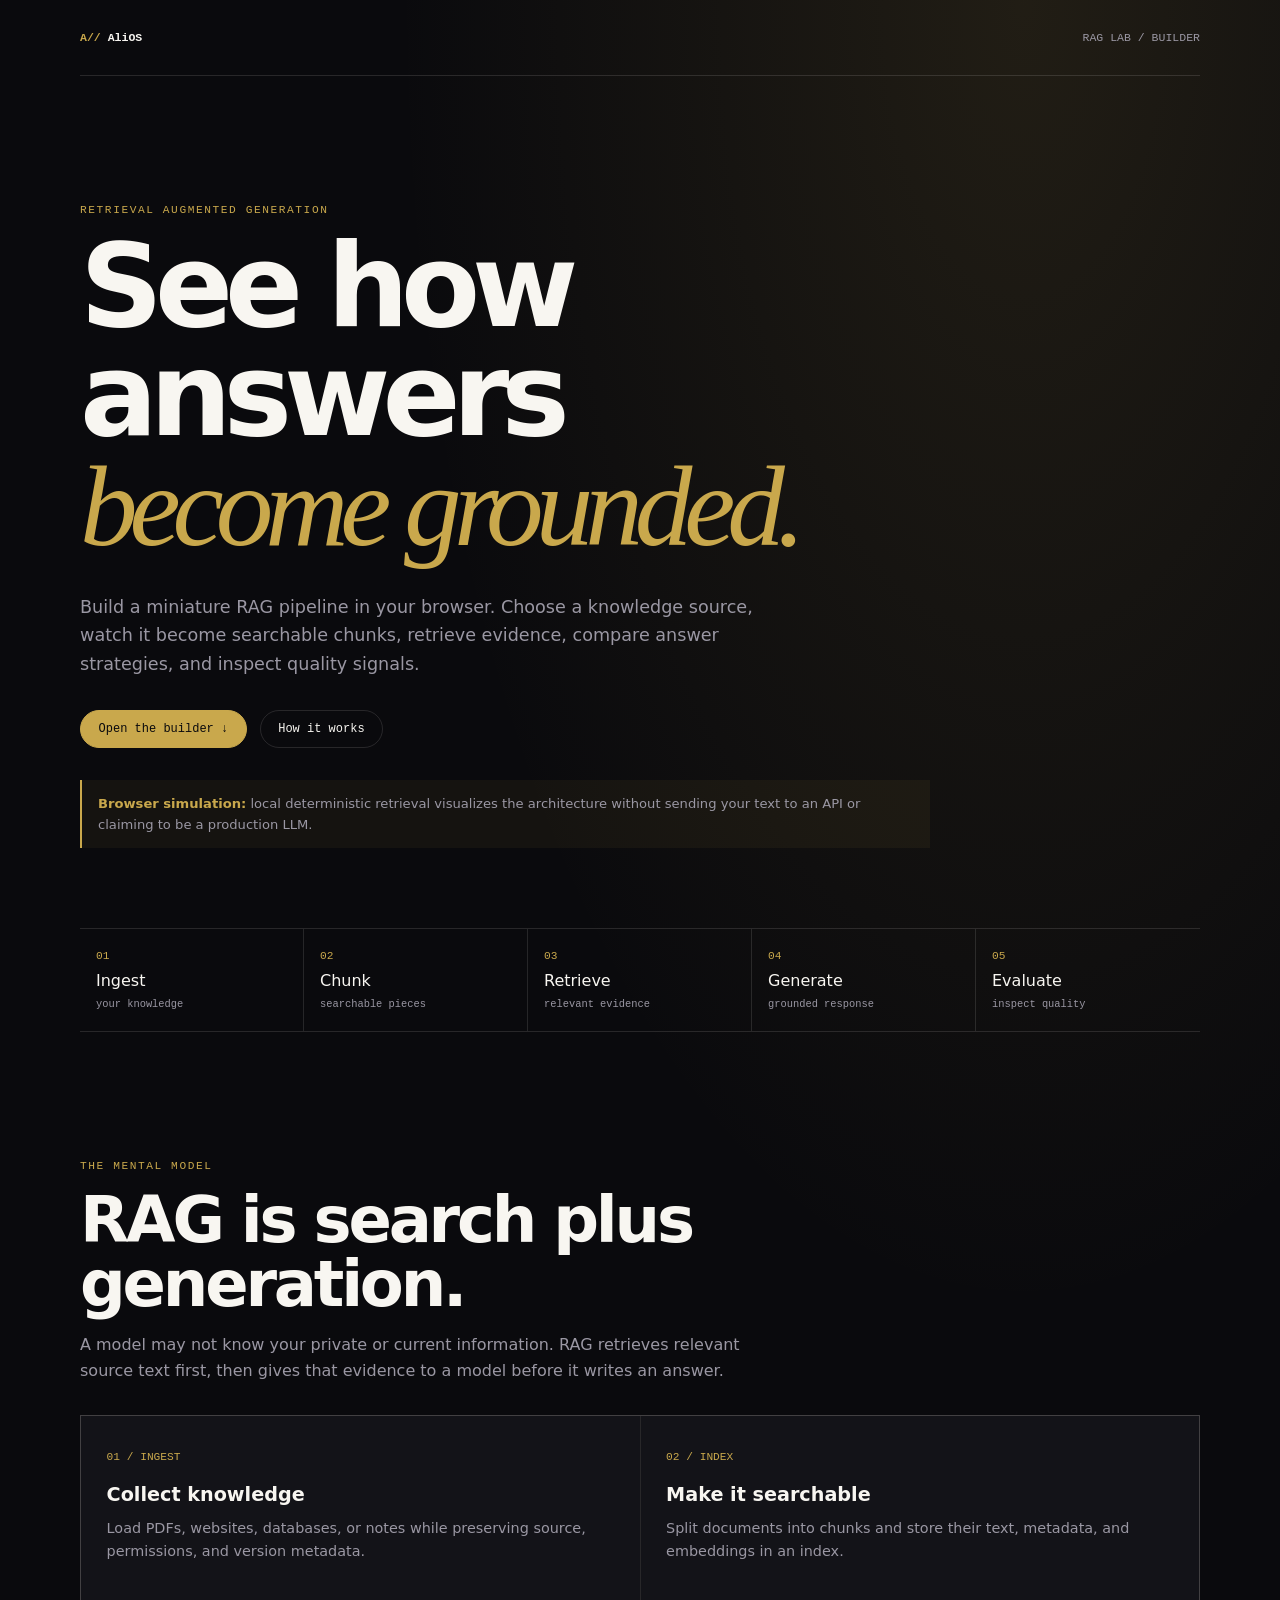
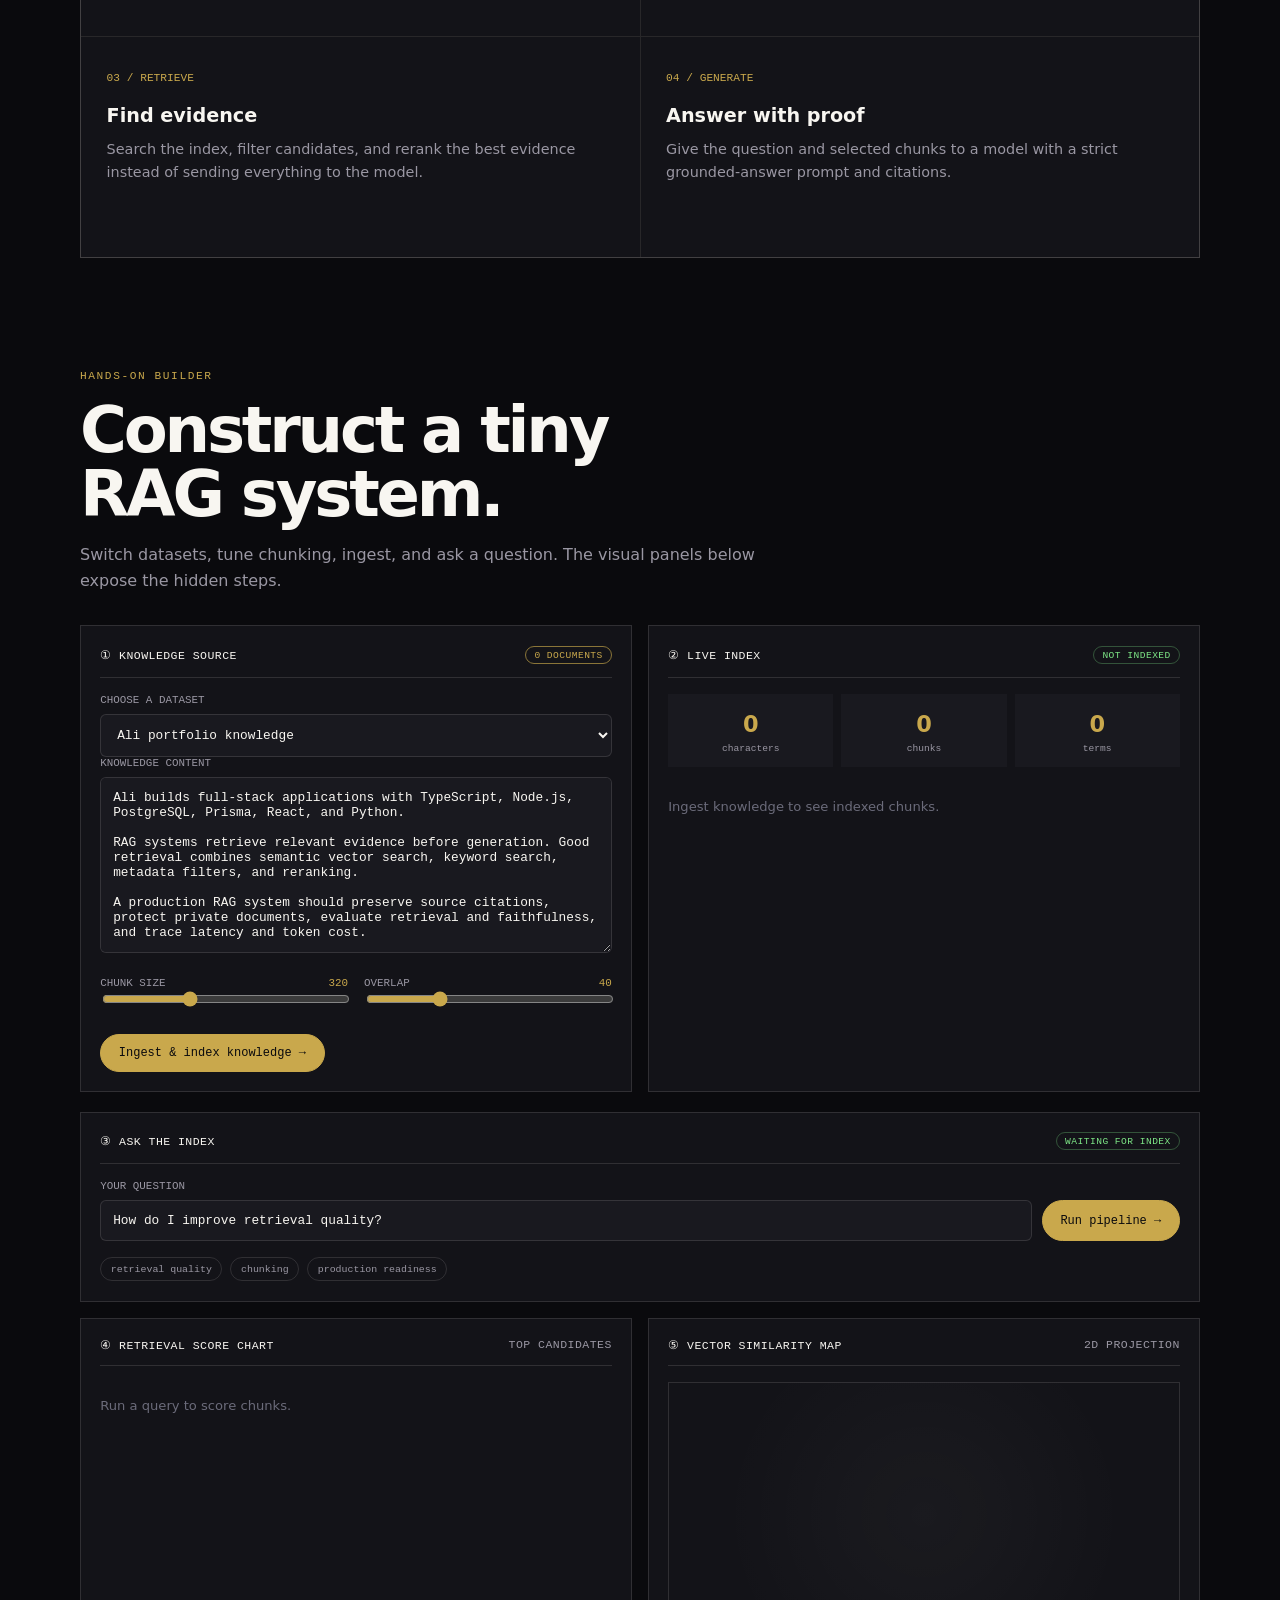
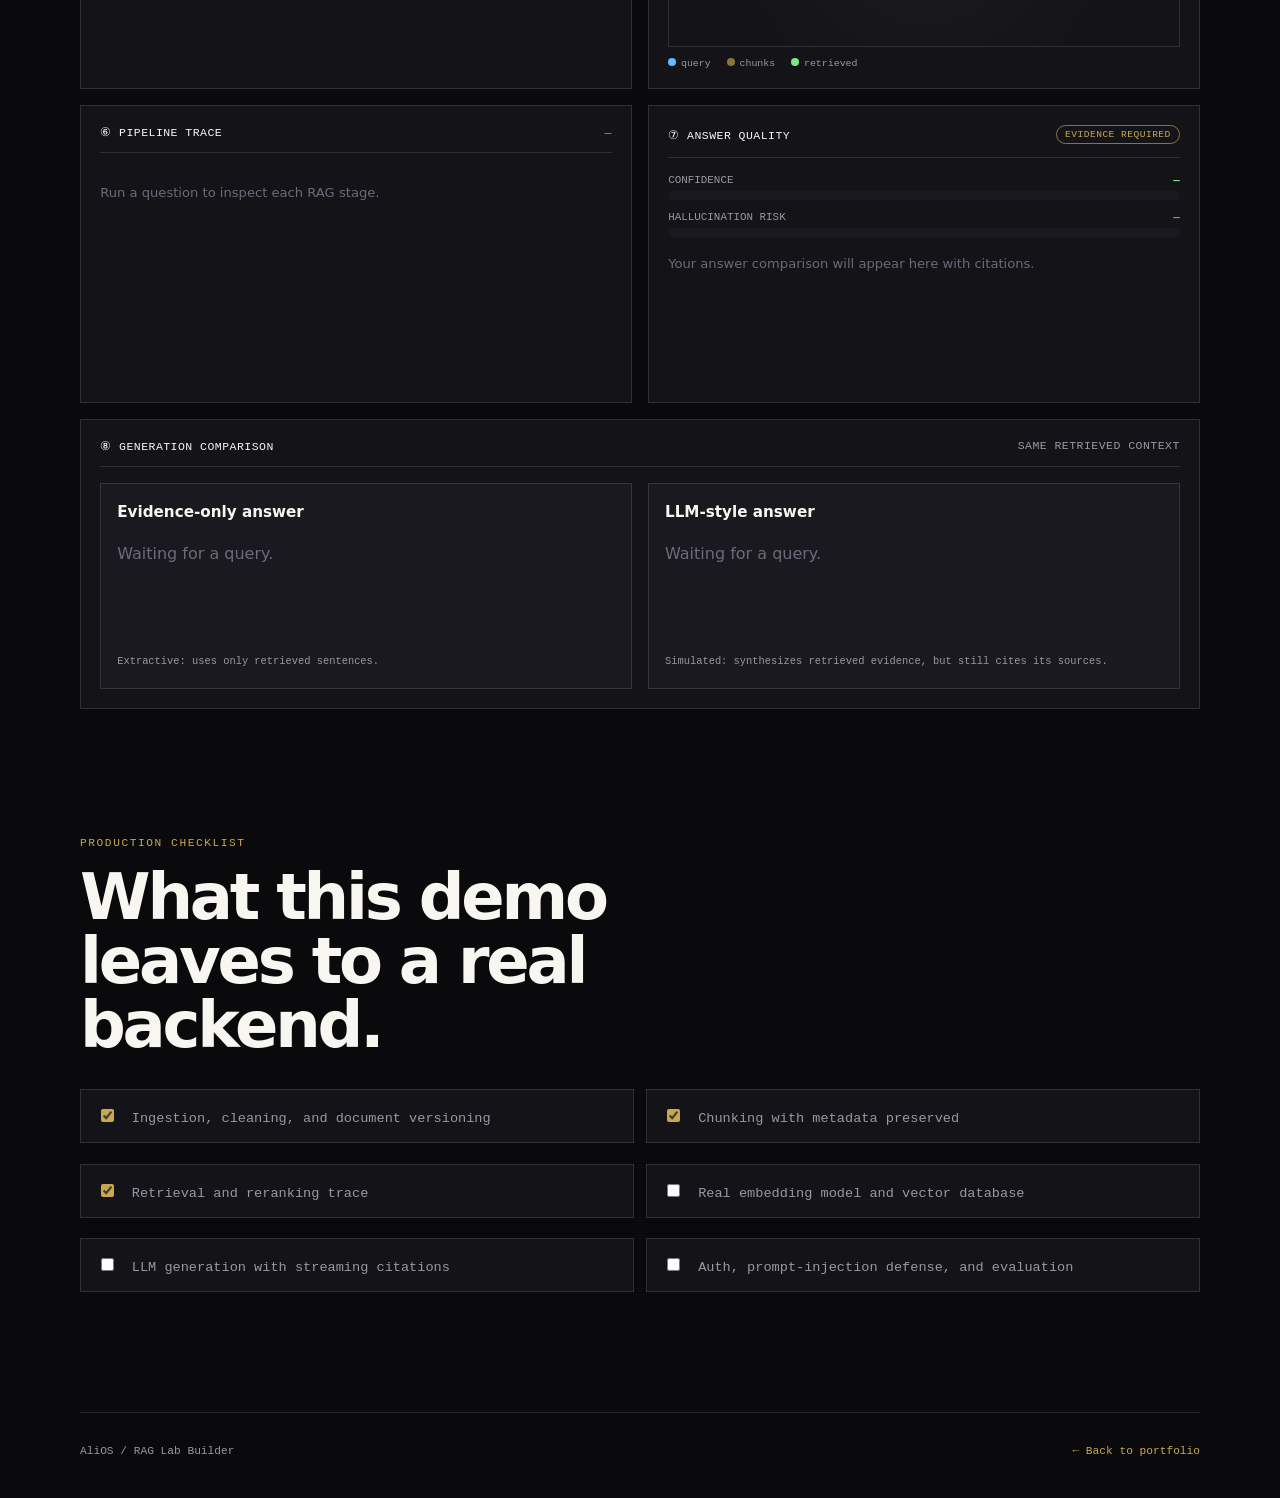
==== commit 002d3c6e: "feat: add RAG visualizations, confidence analysis, dataset selector, and answer comparison" ====
--- a/rag-lab.html
+++ b/rag-lab.html
@@ -4,7 +4,7 @@
   <meta charset="utf-8" />
   <meta name="viewport" content="width=device-width, initial-scale=1" />
   <title>RAG Lab — AliOS</title>
-  <meta name="description" content="An interactive, browser-only RAG system builder that visualizes ingestion, chunking, retrieval, reranking, and grounded answers." />
+  <meta name="description" content="An interactive browser-based RAG system builder." />
   <link rel="stylesheet" href="rag-lab.css" />
 </head>
 <body>
@@ -12,40 +12,28 @@
     <nav class="topbar"><a href="index.html" class="brand">A// AliOS</a><span class="status">RAG LAB / BUILDER</span></nav>
     <header class="hero">
       <p class="eyebrow">Retrieval augmented generation</p>
-      <h1>See how answers<br /><em>become grounded.</em></h1>
-      <p class="lede">Build a miniature RAG pipeline in your browser. Add knowledge, watch it become searchable chunks, retrieve evidence for a question, and inspect the answer and citations.</p>
+      <h1>See how answers<br><em>become grounded.</em></h1>
+      <p class="lede">Build a miniature RAG pipeline in your browser. Choose a knowledge source, watch it become searchable chunks, retrieve evidence, compare answer strategies, and inspect quality signals.</p>
       <div class="hero-actions"><a class="button primary" href="#builder">Open the builder ↓</a><a class="button" href="#how-it-works">How it works</a></div>
-      <div class="notice"><strong>Browser simulation:</strong> this lab uses deterministic local retrieval and extractive answer generation. It demonstrates the architecture without sending your text to an API or pretending to be a production LLM.</div>
+      <div class="notice"><strong>Browser simulation:</strong> local deterministic retrieval visualizes the architecture without sending your text to an API or claiming to be a production LLM.</div>
     </header>
 
-    <section class="metrics" aria-label="RAG system stages">
-      <div><strong>01</strong><span>Ingest</span><small>your knowledge</small></div><div><strong>02</strong><span>Chunk</span><small>searchable pieces</small></div><div><strong>03</strong><span>Retrieve</span><small>relevant evidence</small></div><div><strong>04</strong><span>Generate</span><small>grounded response</small></div><div><strong>05</strong><span>Evaluate</span><small>inspect quality</small></div>
+    <section class="metrics"><div><strong>01</strong><span>Ingest</span><small>your knowledge</small></div><div><strong>02</strong><span>Chunk</span><small>searchable pieces</small></div><div><strong>03</strong><span>Retrieve</span><small>relevant evidence</small></div><div><strong>04</strong><span>Generate</span><small>grounded response</small></div><div><strong>05</strong><span>Evaluate</span><small>inspect quality</small></div></section>
+
+    <section id="how-it-works" class="section"><div class="section-heading"><p class="eyebrow">The mental model</p><h2>RAG is search plus generation.</h2><p>A model may not know your private or current information. RAG retrieves relevant source text first, then gives that evidence to a model before it writes an answer.</p></div><div class="pipeline"><article><b>01 / INGEST</b><h3>Collect knowledge</h3><p>Load PDFs, websites, databases, or notes while preserving source, permissions, and version metadata.</p></article><article><b>02 / INDEX</b><h3>Make it searchable</h3><p>Split documents into chunks and store their text, metadata, and embeddings in an index.</p></article><article><b>03 / RETRIEVE</b><h3>Find evidence</h3><p>Search the index, filter candidates, and rerank the best evidence instead of sending everything to the model.</p></article><article><b>04 / GENERATE</b><h3>Answer with proof</h3><p>Give the question and selected chunks to a model with a strict grounded-answer prompt and citations.</p></article></div></section>
+
+    <section id="builder" class="section builder-section"><div class="section-heading"><p class="eyebrow">Hands-on builder</p><h2>Construct a tiny RAG system.</h2><p>Switch datasets, tune chunking, ingest, and ask a question. The visual panels below expose the hidden steps.</p></div>
+      <div class="builder-grid">
+        <div class="panel source-panel"><div class="panel-title"><span>① Knowledge source</span><span id="doc-count" class="pill">0 documents</span></div><label for="source-select">Choose a dataset</label><select id="source-select"><option value="portfolio">Ali portfolio knowledge</option><option value="rag">RAG engineering guide</option><option value="product">Product support notes</option><option value="custom">Custom notes</option></select><label for="source-text">Knowledge content</label><textarea id="source-text" rows="10"></textarea><div class="controls"><label>Chunk size <output id="chunk-size-value">320</output><input id="chunk-size" type="range" min="120" max="700" step="20" value="320"></label><label>Overlap <output id="overlap-value">40</output><input id="overlap" type="range" min="0" max="140" step="10" value="40"></label></div><button id="ingest-btn" class="button primary" type="button">Ingest & index knowledge →</button></div>
+        <div class="panel index-panel"><div class="panel-title"><span>② Live index</span><span id="index-status" class="status-badge">Not indexed</span></div><div class="index-stats"><div><strong id="source-characters">0</strong><small>characters</small></div><div><strong id="chunk-count">0</strong><small>chunks</small></div><div><strong id="vocab-count">0</strong><small>terms</small></div></div><div id="chunk-preview" class="chunk-preview"><p class="empty">Ingest knowledge to see indexed chunks.</p></div></div>
+      </div>
+      <div class="panel query-panel"><div class="panel-title"><span>③ Ask the index</span><span id="query-status" class="status-badge">Waiting for index</span></div><form id="rag-form"><label for="rag-query">Your question</label><div class="input-row"><input id="rag-query" value="How do I improve retrieval quality?" autocomplete="off"><button class="button primary" type="submit">Run pipeline →</button></div></form><div class="quick-queries"><button type="button" data-query="How do I improve retrieval quality?">retrieval quality</button><button type="button" data-query="What makes chunking effective?">chunking</button><button type="button" data-query="How do I make a RAG system production ready?">production readiness</button></div></div>
+      <div class="visual-grid"><div class="panel chart-panel"><div class="panel-title"><span>④ Retrieval score chart</span><span class="muted">top candidates</span></div><div id="score-chart" class="score-chart"><p class="empty">Run a query to score chunks.</p></div></div><div class="panel graph-panel"><div class="panel-title"><span>⑤ Vector similarity map</span><span class="muted">2D projection</span></div><canvas id="vector-graph" width="620" height="320" aria-label="Vector similarity visualization"></canvas><div class="legend"><span><i class="dot query-dot"></i>query</span><span><i class="dot chunk-dot"></i>chunks</span><span><i class="dot selected-dot"></i>retrieved</span></div></div></div>
+      <div class="run-layout"><div class="panel trace-panel"><div class="panel-title"><span>⑥ Pipeline trace</span><span id="trace-time" class="muted">—</span></div><div id="trace" class="trace"><p class="empty">Run a question to inspect each RAG stage.</p></div></div><div class="panel answer-panel"><div class="panel-title"><span>⑦ Answer quality</span><span class="status-badge grounded">Evidence required</span></div><div class="meter-wrap"><div class="meter-label"><span>Confidence</span><strong id="confidence-value">—</strong></div><div class="meter"><i id="confidence-meter"></i></div><div class="meter-label risk"><span>Hallucination risk</span><strong id="risk-value">—</strong></div><div class="meter risk-meter"><i id="risk-meter"></i></div></div><div id="answer" class="answer"><p class="empty">Your answer comparison will appear here with citations.</p></div></div></div>
+      <div class="panel compare-panel"><div class="panel-title"><span>⑧ Generation comparison</span><span class="muted">same retrieved context</span></div><div class="comparison"><article><h3>Evidence-only answer</h3><p id="evidence-answer" class="answer-text empty">Waiting for a query.</p><small>Extractive: uses only retrieved sentences.</small></article><article><h3>LLM-style answer</h3><p id="llm-answer" class="answer-text empty">Waiting for a query.</p><small>Simulated: synthesizes retrieved evidence, but still cites its sources.</small></article></div></div>
     </section>
 
-    <section id="how-it-works" class="section">
-      <div class="section-heading"><p class="eyebrow">The mental model</p><h2>RAG is search plus generation.</h2><p>A language model knows patterns, but it may not know your private or current information. RAG first retrieves relevant source text, then gives that text to a model as evidence before it writes an answer.</p></div>
-      <div class="pipeline"><article><b>01 / INGEST</b><h3>Collect knowledge</h3><p>Documents can come from PDFs, websites, databases, or notes. Production systems also preserve source, permissions, and version metadata.</p></article><article><b>02 / INDEX</b><h3>Make it searchable</h3><p>Long documents are split into chunks. Each chunk is embedded and stored in a vector database alongside its original text.</p></article><article><b>03 / RETRIEVE</b><h3>Find evidence</h3><p>The question searches the index. Hybrid search, filters, and reranking help select the best evidence instead of sending everything to the model.</p></article><article><b>04 / GENERATE</b><h3>Answer with proof</h3><p>The model receives the question and selected chunks. A strict prompt asks it to stay within the evidence and cite its sources.</p></article></div>
-    </section>
-
-    <section id="builder" class="section builder-section">
-      <div class="section-heading"><p class="eyebrow">Hands-on builder</p><h2>Construct a tiny RAG system.</h2><p>Change the knowledge or settings, ingest it, then ask a question. Every stage below is visible so you can connect the UI to the real architecture.</p></div>
-      <div class="builder-grid">
-        <div class="panel source-panel"><div class="panel-title"><span>① Knowledge source</span><span id="doc-count" class="pill">0 documents</span></div><label for="source-text">Paste notes or documents</label><textarea id="source-text" rows="12">Ali builds full-stack applications with TypeScript, Node.js, PostgreSQL, Prisma, React, and Python.
-
-RAG systems retrieve relevant evidence before generation. Good retrieval combines semantic vector search, keyword search, metadata filters, and reranking.
-
-A production RAG system should preserve source citations, protect private documents, evaluate retrieval and faithfulness, and trace latency and token cost.
-
-Chunking works best when it preserves semantic boundaries such as headings and paragraphs. Chunk size and overlap should be tested against representative questions.</textarea><div class="controls"><label>Chunk size <output id="chunk-size-value">320</output><input id="chunk-size" type="range" min="120" max="700" step="20" value="320" /></label><label>Overlap <output id="overlap-value">40</output><input id="overlap" type="range" min="0" max="140" step="10" value="40" /></label></div><button id="ingest-btn" class="button primary" type="button">Ingest & index knowledge →</button></div>
-        <div class="panel index-panel"><div class="panel-title"><span>② Live index</span><span id="index-status" class="status-badge">Not indexed</span></div><div class="index-stats"><div><strong id="source-characters">0</strong><small>characters</small></div><div><strong id="chunk-count">0</strong><small>chunks</small></div><div><strong id="vocab-count">0</strong><small>terms</small></div></div><div id="chunk-preview" class="chunk-preview"><p class="empty">Ingest knowledge to see the chunks stored in the index.</p></div></div>
-      </div>
-      <div class="panel query-panel"><div class="panel-title"><span>③ Ask the index</span><span id="query-status" class="status-badge">Waiting for index</span></div><form id="rag-form"><label for="rag-query">Your question</label><div class="input-row"><input id="rag-query" value="How do I improve retrieval quality?" autocomplete="off" /><button class="button primary" type="submit">Run pipeline →</button></div></form><div class="quick-queries"><button type="button" data-query="How do I improve retrieval quality?">retrieval quality</button><button type="button" data-query="What makes chunking effective?">chunking</button><button type="button" data-query="How do I make a RAG system production ready?">production readiness</button></div></div>
-      <div class="run-layout"><div class="panel trace-panel"><div class="panel-title"><span>④ Pipeline trace</span><span id="trace-time" class="muted">—</span></div><div id="trace" class="trace"><p class="empty">Run a question to inspect each RAG stage.</p></div></div><div class="panel answer-panel"><div class="panel-title"><span>⑤ Grounded answer</span><span class="status-badge grounded">Evidence required</span></div><div id="answer" class="answer"><p class="empty">Your answer will appear here with citations.</p></div></div></div>
-    </section>
-
-    <section class="section glossary"><div class="section-heading"><p class="eyebrow">Production checklist</p><h2>What this demo leaves to a real backend.</h2></div><div class="check-grid"><label><input type="checkbox" checked /> Ingestion, cleaning, and document versioning</label><label><input type="checkbox" checked /> Chunking with metadata preserved</label><label><input type="checkbox" checked /> Retrieval and reranking trace</label><label><input type="checkbox" /> Real embedding model and vector database</label><label><input type="checkbox" /> LLM generation with streaming citations</label><label><input type="checkbox" /> Auth, prompt-injection defense, and evaluation</label></div></section>
+    <section class="section glossary"><div class="section-heading"><p class="eyebrow">Production checklist</p><h2>What this demo leaves to a real backend.</h2></div><div class="check-grid"><label><input type="checkbox" checked> Ingestion, cleaning, and document versioning</label><label><input type="checkbox" checked> Chunking with metadata preserved</label><label><input type="checkbox" checked> Retrieval and reranking trace</label><label><input type="checkbox"> Real embedding model and vector database</label><label><input type="checkbox"> LLM generation with streaming citations</label><label><input type="checkbox"> Auth, prompt-injection defense, and evaluation</label></div></section>
     <footer><span>AliOS / RAG Lab Builder</span><a href="index.html">← Back to portfolio</a></footer>
-  </main>
-  <script src="rag-lab.js"></script>
-</body>
-</html>
+  </main><script src="rag-lab.js"></script>
+</body></html>
--- a/rag-lab.css
+++ b/rag-lab.css
@@ -1 +1 @@
-:root{--bg:#0a0a0d;--panel:#131318;--panel2:#19191f;--ink:#f8f6f1;--muted:#9a97a3;--faint:#6b6b7a;--line:rgba(248,246,241,.12);--gold:#c9a84c;--gold2:#8a7538;--green:#7ee787;--red:#d97757;--mono:"DM Mono",monospace;--ui:"Space Grotesk",system-ui,sans-serif}*{box-sizing:border-box}html{scroll-behavior:smooth}body{margin:0;background:radial-gradient(70% 40% at 80% 0%,rgba(201,168,76,.12),transparent 70%),var(--bg);color:var(--ink);font-family:var(--ui);line-height:1.6}.shell{width:min(1120px,calc(100% - 3rem));margin:auto}.topbar{height:76px;display:flex;align-items:center;justify-content:space-between;border-bottom:1px solid var(--line);font: .72rem var(--mono)}.brand{color:var(--ink);text-decoration:none;font-weight:bold}.brand:first-letter,.eyebrow{color:var(--gold)}.status,.muted{color:var(--muted)}.hero{padding:clamp(4rem,10vw,8rem) 0 5rem;max-width:850px}.eyebrow{font:500 .7rem var(--mono);letter-spacing:.14em;text-transform:uppercase;margin:0 0 1rem}.hero h1{font-size:clamp(3.3rem,9vw,7.4rem);line-height:.95;letter-spacing:-.07em;margin:0 0 2rem}.hero h1 em{color:var(--gold);font-family:Georgia,serif;font-weight:400}.lede{color:var(--muted);font-size:1.1rem;max-width:700px}.hero-actions{display:flex;gap:.8rem;flex-wrap:wrap;margin-top:2rem}.button{display:inline-block;border:1px solid var(--line);border-radius:999px;color:var(--ink);background:transparent;padding:.7rem 1.1rem;font:500 .75rem var(--mono);text-decoration:none;cursor:pointer;transition:.15s}.button:hover{border-color:var(--gold);color:var(--gold)}.button.primary{background:var(--gold);border-color:var(--gold);color:var(--bg)}.notice{border-left:2px solid var(--gold);background:rgba(201,168,76,.06);padding:.8rem 1rem;margin-top:2rem;color:var(--muted);font-size:.82rem}.notice strong{color:var(--gold)}.metrics{display:grid;grid-template-columns:repeat(5,1fr);border-block:1px solid var(--line);margin-bottom:8rem}.metrics div{padding:1.3rem 1rem;border-right:1px solid var(--line)}.metrics div:last-child{border:0}.metrics strong,.metrics span,.metrics small{display:block}.metrics strong{color:var(--gold);font:.7rem var(--mono)}.metrics span{margin-top:.4rem}.metrics small{color:var(--muted);font:.65rem var(--mono);margin-top:.3rem}.section{padding:0 0 7rem}.section-heading{max-width:680px;margin-bottom:2rem}.section h2{font-size:clamp(2rem,5vw,4rem);line-height:1;margin:.2rem 0 1rem;letter-spacing:-.05em}.section-heading p:not(.eyebrow){color:var(--muted)}.pipeline{display:grid;grid-template-columns:repeat(2,1fr);gap:1px;background:var(--line);border:1px solid var(--line)}.pipeline article{background:var(--panel);padding:1.6rem;min-height:220px}.pipeline b{color:var(--gold);font:.7rem var(--mono)}.pipeline h3{font-size:1.2rem;margin:.8rem 0 .4rem}.pipeline p{color:var(--muted);font-size:.9rem;margin:0}.builder-section{padding-top:1rem}.builder-grid,.run-layout{display:grid;grid-template-columns:1fr 1fr;gap:1rem}.panel{background:var(--panel);border:1px solid var(--line);padding:1.2rem;margin-bottom:1rem}.panel-title{display:flex;justify-content:space-between;align-items:center;border-bottom:1px solid var(--line);padding-bottom:.8rem;margin-bottom:1rem;font: .72rem var(--mono);text-transform:uppercase;letter-spacing:.04em}.pill,.status-badge{border:1px solid var(--gold2);border-radius:999px;color:var(--gold);padding:.18rem .5rem;font-size:.6rem}.status-badge{color:var(--green);border-color:rgba(126,231,135,.3)}.status-badge.grounded{color:var(--gold);border-color:var(--gold2)}label{display:block;color:var(--muted);font:.68rem var(--mono);text-transform:uppercase;margin-bottom:.5rem}textarea,input{width:100%;background:var(--panel2);border:1px solid var(--line);border-radius:6px;color:var(--ink);padding:.75rem;font: .8rem var(--mono);resize:vertical}textarea:focus,input:focus{outline:1px solid var(--gold)}.controls{display:grid;grid-template-columns:1fr 1fr;gap:1rem;margin:1rem 0}.controls output{float:right;color:var(--gold)}input[type=range]{padding:0;accent-color:var(--gold);border:0;background:transparent}.index-stats{display:grid;grid-template-columns:repeat(3,1fr);gap:.5rem;margin-bottom:1rem}.index-stats div{background:var(--panel2);padding:.8rem;text-align:center}.index-stats strong,.index-stats small{display:block}.index-stats strong{font-size:1.4rem;color:var(--gold)}.index-stats small{font:.6rem var(--mono);color:var(--muted)}.chunk-preview{display:grid;gap:.5rem;max-height:300px;overflow:auto}.chunk{border:1px solid var(--line);padding:.7rem;font-size:.75rem;color:var(--muted)}.chunk b{color:var(--gold);font: .62rem var(--mono)}.empty{color:var(--faint);font-size:.82rem}.query-panel{margin-top:.2rem}.input-row{display:flex;gap:.6rem}.input-row input{flex:1}.quick-queries{display:flex;gap:.5rem;flex-wrap:wrap;margin-top:1rem}.quick-queries button{border:1px solid var(--line);background:transparent;border-radius:999px;color:var(--muted);padding:.35rem .6rem;font:.62rem var(--mono);cursor:pointer}.quick-queries button:hover{color:var(--gold);border-color:var(--gold)}.trace{display:grid;gap:.55rem}.trace-step{border-left:2px solid var(--gold2);padding:.55rem .7rem;background:var(--panel2)}.trace-step b{font:.68rem var(--mono);color:var(--gold)}.trace-step p{font-size:.78rem;color:var(--muted);margin:.25rem 0 0}.answer{min-height:240px}.answer-text{font-size:1rem;line-height:1.7}.citation{display:inline-block;color:var(--gold);font: .68rem var(--mono);border:1px solid var(--gold2);border-radius:4px;padding:0 .3rem;margin:0 .15rem}.evidence{border-top:1px solid var(--line);margin-top:1rem;padding-top:1rem}.evidence h4{font: .68rem var(--mono);color:var(--gold);text-transform:uppercase}.evidence p{font-size:.76rem;color:var(--muted);margin:.4rem 0}.check-grid{display:grid;grid-template-columns:1fr 1fr;gap:.8rem}.check-grid label{background:var(--panel);border:1px solid var(--line);padding:1rem;color:var(--muted);font-size:.85rem;text-transform:none}.check-grid input{width:auto;accent-color:var(--gold);margin-right:.6rem}footer{border-top:1px solid var(--line);padding:2rem 0;display:flex;justify-content:space-between;color:var(--muted);font:.7rem var(--mono)}footer a{color:var(--gold);text-decoration:none}@media(max-width:760px){.shell{width:min(100% - 2rem,1120px)}.metrics{grid-template-columns:repeat(2,1fr);margin-bottom:5rem}.metrics div:nth-child(2n){border-right:0}.metrics div:last-child{grid-column:span 2}.pipeline,.builder-grid,.run-layout,.check-grid{grid-template-columns:1fr}.hero{padding-top:5rem}.input-row{flex-direction:column}.input-row .button{width:100%}.controls{grid-template-columns:1fr}footer{flex-direction:column;gap:1rem}}
+:root{--bg:#0a0a0d;--panel:#131318;--panel2:#19191f;--ink:#f8f6f1;--muted:#9a97a3;--faint:#6b6b7a;--line:rgba(248,246,241,.12);--gold:#c9a84c;--gold2:#8a7538;--green:#7ee787;--red:#d97757;--blue:#67b7ff;--mono:"DM Mono",monospace;--ui:"Space Grotesk",system-ui,sans-serif}*{box-sizing:border-box}html{scroll-behavior:smooth}body{margin:0;background:radial-gradient(70% 40% at 80% 0%,rgba(201,168,76,.12),transparent 70%),var(--bg);color:var(--ink);font-family:var(--ui);line-height:1.6}.shell{width:min(1120px,calc(100% - 3rem));margin:auto}.topbar{height:76px;display:flex;align-items:center;justify-content:space-between;border-bottom:1px solid var(--line);font:.72rem var(--mono)}.brand{color:var(--ink);text-decoration:none;font-weight:bold}.brand:first-letter,.eyebrow{color:var(--gold)}.status,.muted{color:var(--muted)}.hero{padding:clamp(4rem,10vw,8rem) 0 5rem;max-width:850px}.eyebrow{font:500 .7rem var(--mono);letter-spacing:.14em;text-transform:uppercase;margin:0 0 1rem}.hero h1{font-size:clamp(3.3rem,9vw,7.4rem);line-height:.95;letter-spacing:-.07em;margin:0 0 2rem}.hero h1 em{color:var(--gold);font-family:Georgia,serif;font-weight:400}.lede{color:var(--muted);font-size:1.1rem;max-width:700px}.hero-actions{display:flex;gap:.8rem;flex-wrap:wrap;margin-top:2rem}.button{display:inline-block;border:1px solid var(--line);border-radius:999px;color:var(--ink);background:transparent;padding:.7rem 1.1rem;font:500 .75rem var(--mono);text-decoration:none;cursor:pointer;transition:.15s}.button:hover{border-color:var(--gold);color:var(--gold)}.button.primary{background:var(--gold);border-color:var(--gold);color:var(--bg)}.notice{border-left:2px solid var(--gold);background:rgba(201,168,76,.06);padding:.8rem 1rem;margin-top:2rem;color:var(--muted);font-size:.82rem}.notice strong{color:var(--gold)}.metrics{display:grid;grid-template-columns:repeat(5,1fr);border-block:1px solid var(--line);margin-bottom:8rem}.metrics div{padding:1.3rem 1rem;border-right:1px solid var(--line)}.metrics div:last-child{border:0}.metrics strong,.metrics span,.metrics small{display:block}.metrics strong{color:var(--gold);font:.7rem var(--mono)}.metrics span{margin-top:.4rem}.metrics small{color:var(--muted);font:.65rem var(--mono);margin-top:.3rem}.section{padding:0 0 7rem}.section-heading{max-width:680px;margin-bottom:2rem}.section h2{font-size:clamp(2rem,5vw,4rem);line-height:1;margin:.2rem 0 1rem;letter-spacing:-.05em}.section-heading p:not(.eyebrow){color:var(--muted)}.pipeline{display:grid;grid-template-columns:repeat(2,1fr);gap:1px;background:var(--line);border:1px solid var(--line)}.pipeline article{background:var(--panel);padding:1.6rem;min-height:220px}.pipeline b{color:var(--gold);font:.7rem var(--mono)}.pipeline h3{font-size:1.2rem;margin:.8rem 0 .4rem}.pipeline p{color:var(--muted);font-size:.9rem;margin:0}.builder-grid,.visual-grid,.run-layout{display:grid;grid-template-columns:1fr 1fr;gap:1rem}.panel{background:var(--panel);border:1px solid var(--line);padding:1.2rem;margin-bottom:1rem}.panel-title{display:flex;justify-content:space-between;align-items:center;border-bottom:1px solid var(--line);padding-bottom:.8rem;margin-bottom:1rem;font:.72rem var(--mono);text-transform:uppercase;letter-spacing:.04em}.pill,.status-badge{border:1px solid var(--gold2);border-radius:999px;color:var(--gold);padding:.18rem .5rem;font-size:.6rem}.status-badge{color:var(--green);border-color:rgba(126,231,135,.3)}.status-badge.grounded{color:var(--gold);border-color:var(--gold2)}label{display:block;color:var(--muted);font:.68rem var(--mono);text-transform:uppercase;margin-bottom:.5rem}textarea,input,select{width:100%;background:var(--panel2);border:1px solid var(--line);border-radius:6px;color:var(--ink);padding:.75rem;font:.8rem var(--mono);resize:vertical}select{cursor:pointer}textarea:focus,input:focus,select:focus{outline:1px solid var(--gold)}.controls{display:grid;grid-template-columns:1fr 1fr;gap:1rem;margin:1rem 0}.controls output{float:right;color:var(--gold)}input[type=range]{padding:0;accent-color:var(--gold);border:0;background:transparent}.index-stats{display:grid;grid-template-columns:repeat(3,1fr);gap:.5rem;margin-bottom:1rem}.index-stats div{background:var(--panel2);padding:.8rem;text-align:center}.index-stats strong,.index-stats small{display:block}.index-stats strong{font-size:1.4rem;color:var(--gold)}.index-stats small{font:.6rem var(--mono);color:var(--muted)}.chunk-preview{display:grid;gap:.5rem;max-height:280px;overflow:auto}.chunk{border:1px solid var(--line);padding:.7rem;font-size:.75rem;color:var(--muted)}.chunk b{color:var(--gold);font:.62rem var(--mono)}.empty{color:var(--faint);font-size:.82rem}.query-panel{margin-top:.2rem}.input-row{display:flex;gap:.6rem}.input-row input{flex:1}.quick-queries{display:flex;gap:.5rem;flex-wrap:wrap;margin-top:1rem}.quick-queries button{border:1px solid var(--line);background:transparent;border-radius:999px;color:var(--muted);padding:.35rem .6rem;font:.62rem var(--mono);cursor:pointer}.quick-queries button:hover{color:var(--gold);border-color:var(--gold)}.score-chart{display:grid;gap:.7rem}.score-row{display:grid;grid-template-columns:110px 1fr 45px;gap:.6rem;align-items:center;font:.65rem var(--mono)}.score-row span{overflow:hidden;text-overflow:ellipsis;white-space:nowrap;color:var(--muted)}.bar{height:13px;background:var(--panel2);border-radius:999px;overflow:hidden}.bar i{display:block;height:100%;background:linear-gradient(90deg,var(--gold2),var(--gold));border-radius:inherit;transition:width .4s}.score-row.selected span{color:var(--ink)}.score-row.selected .bar i{background:linear-gradient(90deg,var(--green),#b4f2bc)}.score-value{color:var(--gold);text-align:right}.graph-panel canvas{width:100%;height:auto;display:block;background:radial-gradient(circle at center,rgba(255,255,255,.03),transparent 70%);border:1px solid var(--line)}.legend{display:flex;gap:1rem;margin-top:.7rem;color:var(--muted);font:.62rem var(--mono)}.dot{display:inline-block;width:8px;height:8px;border-radius:50%;margin-right:.3rem}.query-dot{background:var(--blue)}.chunk-dot{background:var(--gold2)}.selected-dot{background:var(--green)}.trace{display:grid;gap:.55rem}.trace-step{border-left:2px solid var(--gold2);padding:.55rem .7rem;background:var(--panel2)}.trace-step b{font:.68rem var(--mono);color:var(--gold)}.trace-step p{font-size:.78rem;color:var(--muted);margin:.25rem 0 0}.answer{min-height:130px}.answer-text{font-size:1rem;line-height:1.7}.citation{display:inline-block;color:var(--gold);font:.68rem var(--mono);border:1px solid var(--gold2);border-radius:4px;padding:0 .3rem;margin:0 .15rem}.evidence{border-top:1px solid var(--line);margin-top:1rem;padding-top:1rem}.evidence h4{font:.68rem var(--mono);color:var(--gold);text-transform:uppercase}.evidence p{font-size:.76rem;color:var(--muted);margin:.4rem 0}.meter-wrap{margin-bottom:1rem}.meter-label{display:flex;justify-content:space-between;color:var(--muted);font:.68rem var(--mono);text-transform:uppercase}.meter-label strong{color:var(--green)}.meter-label.risk{margin-top:.7rem}.meter-label.risk strong{color:var(--red)}.meter{height:9px;background:var(--panel2);border-radius:999px;margin:.3rem 0;overflow:hidden}.meter i{display:block;width:0;height:100%;background:var(--green);transition:width .4s}.risk-meter i{background:var(--red)}.comparison{display:grid;grid-template-columns:1fr 1fr;gap:1rem}.comparison article{background:var(--panel2);border:1px solid var(--line);padding:1rem}.comparison h3{margin:0 0 .5rem;font-size:.95rem}.comparison p{min-height:90px}.comparison small{color:var(--muted);font:.65rem var(--mono)}.check-grid{display:grid;grid-template-columns:1fr 1fr;gap:.8rem}.check-grid label{background:var(--panel);border:1px solid var(--line);padding:1rem;color:var(--muted);font-size:.85rem;text-transform:none}.check-grid input{width:auto;accent-color:var(--gold);margin-right:.6rem}footer{border-top:1px solid var(--line);padding:2rem 0;display:flex;justify-content:space-between;color:var(--muted);font:.7rem var(--mono)}footer a{color:var(--gold);text-decoration:none}@media(max-width:760px){.shell{width:min(100% - 2rem,1120px)}.metrics{grid-template-columns:repeat(2,1fr);margin-bottom:5rem}.metrics div:nth-child(2n){border-right:0}.metrics div:last-child{grid-column:span 2}.pipeline,.builder-grid,.visual-grid,.run-layout,.check-grid,.comparison{grid-template-columns:1fr}.hero{padding-top:5rem}.input-row{flex-direction:column}.input-row .button{width:100%}.controls{grid-template-columns:1fr}footer{flex-direction:column;gap:1rem}}
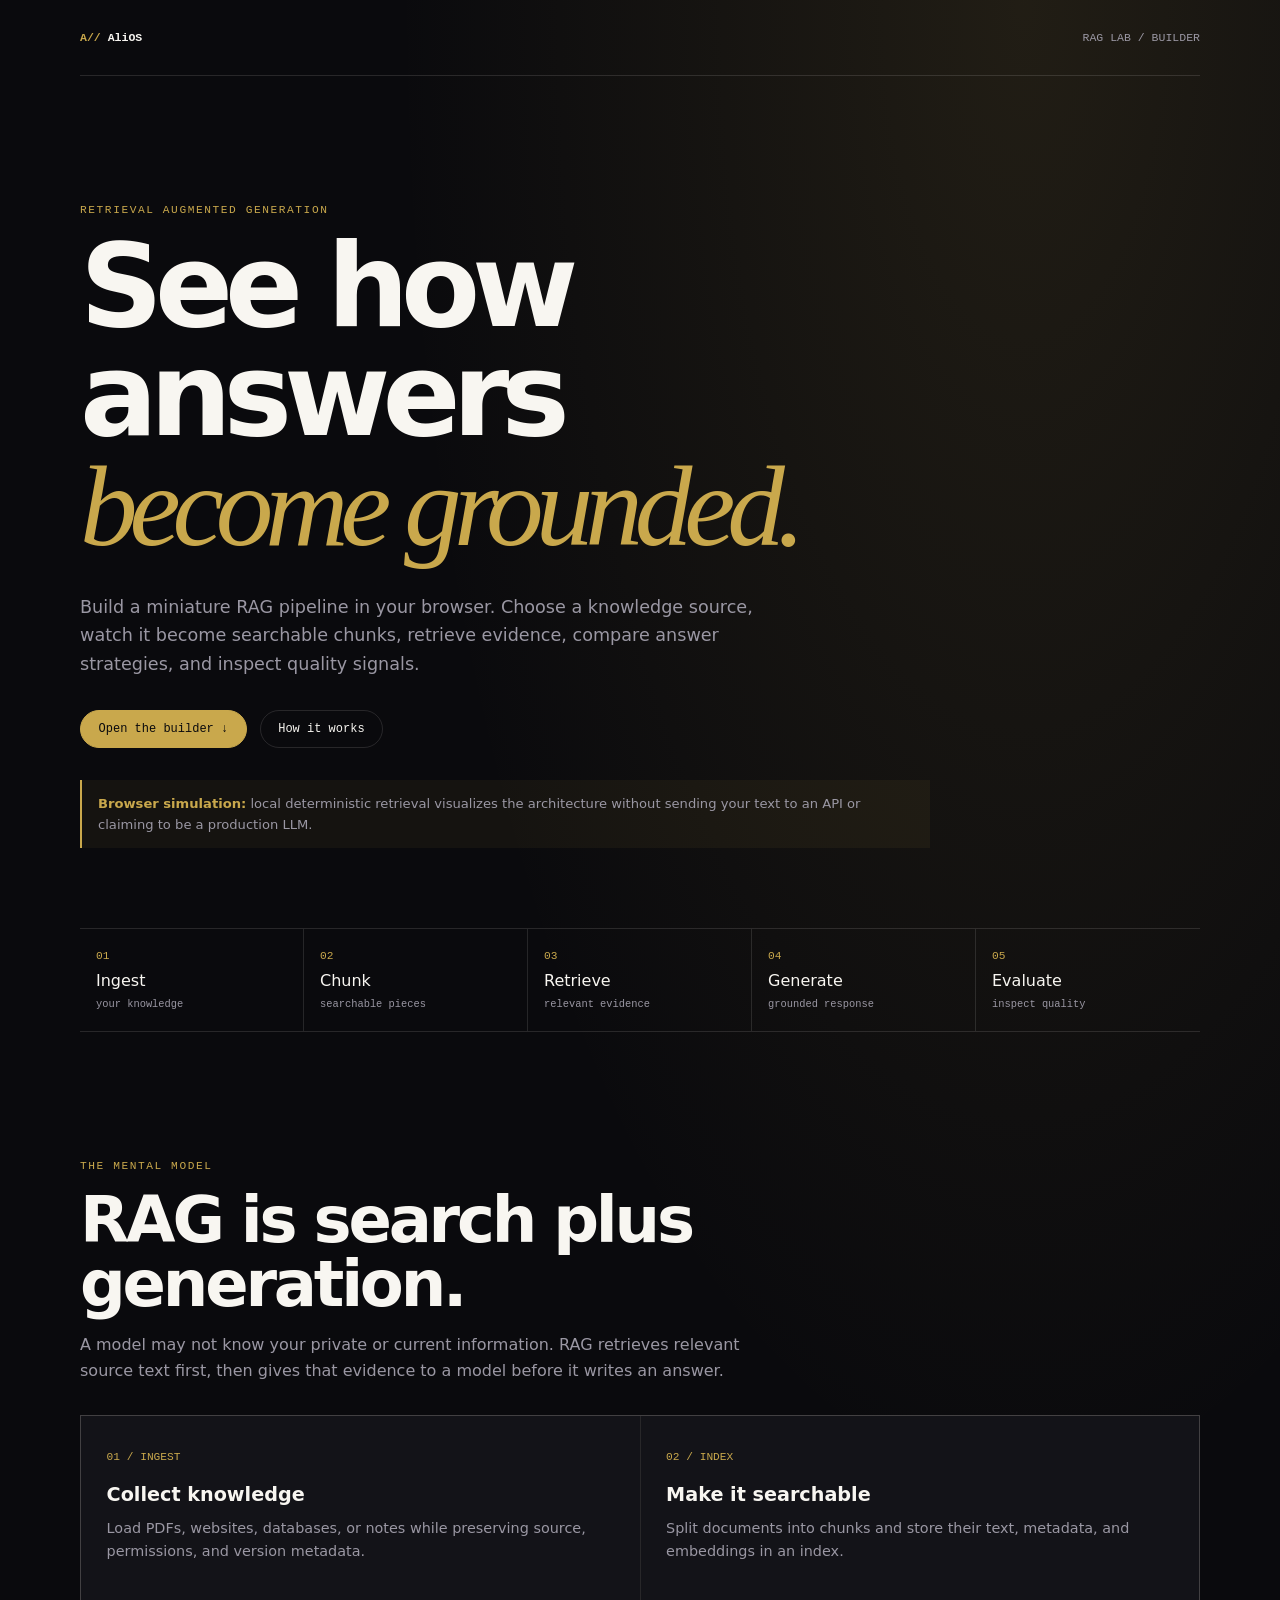
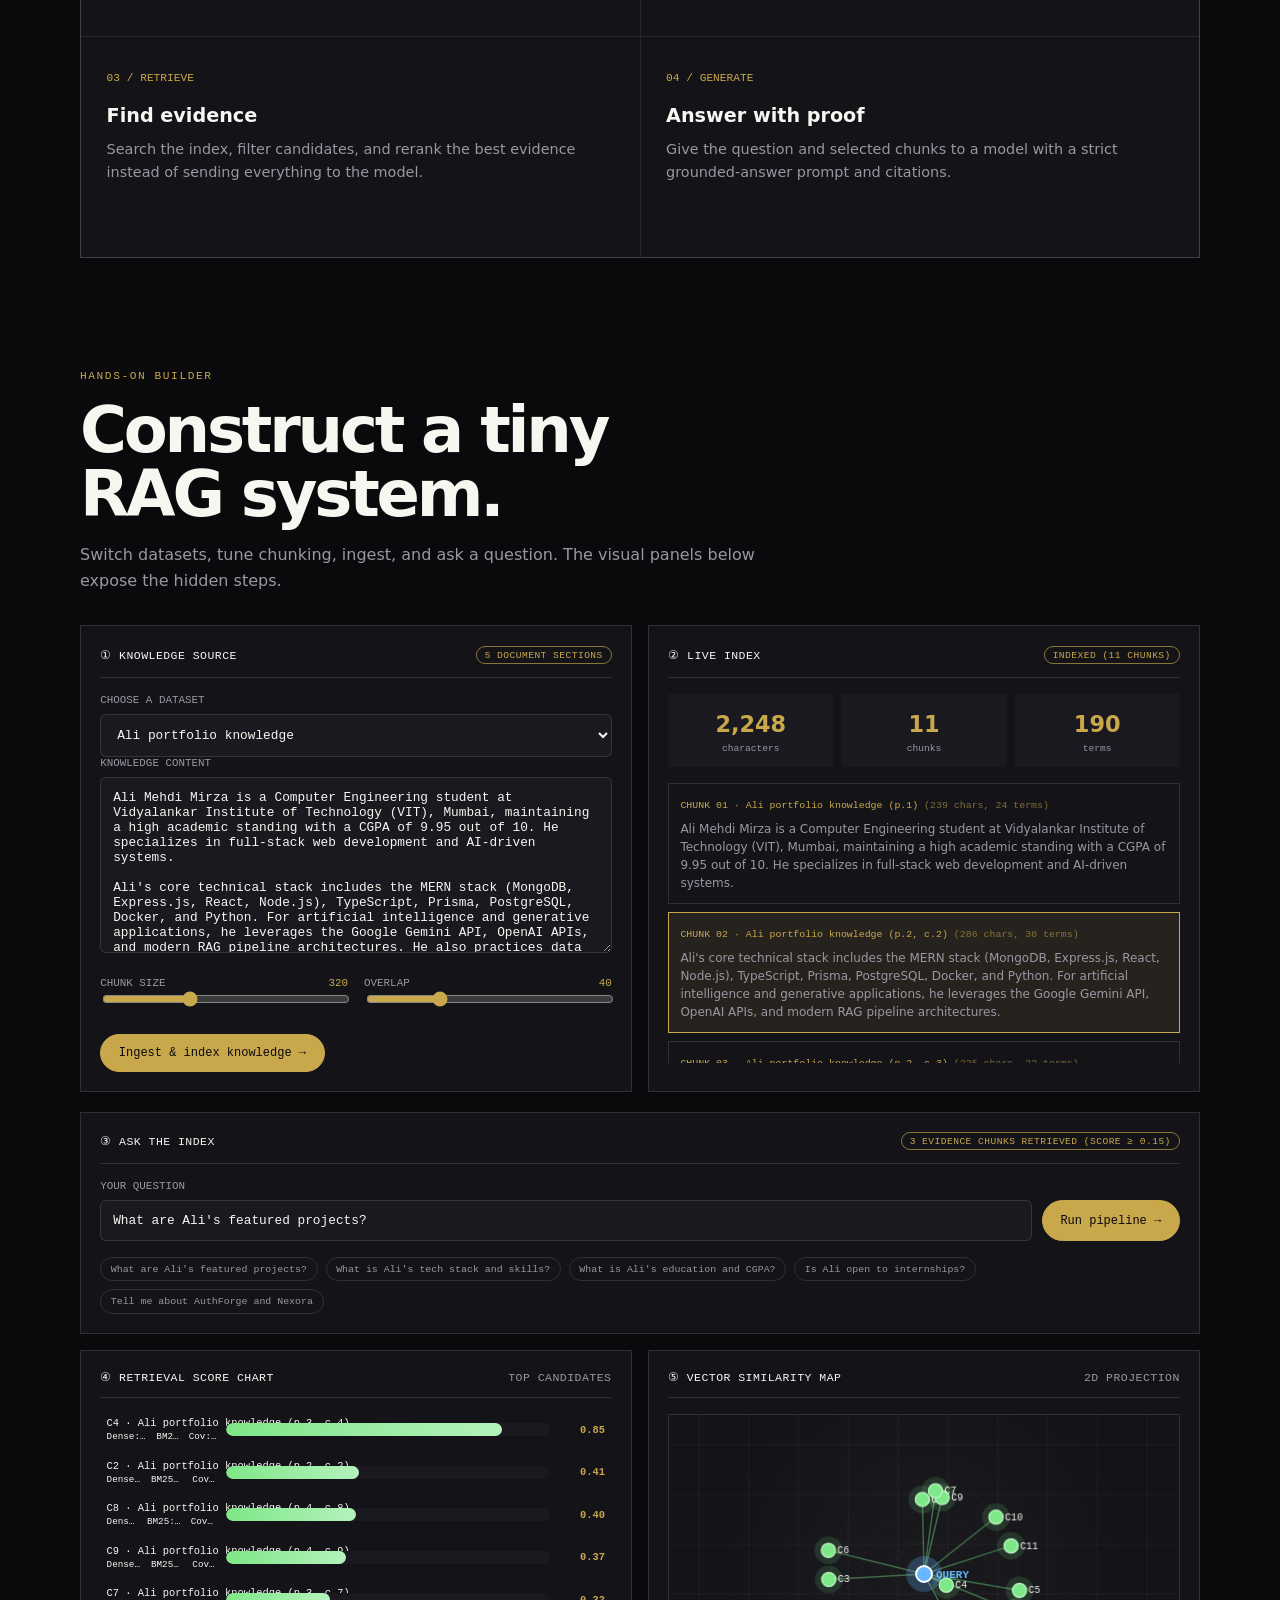
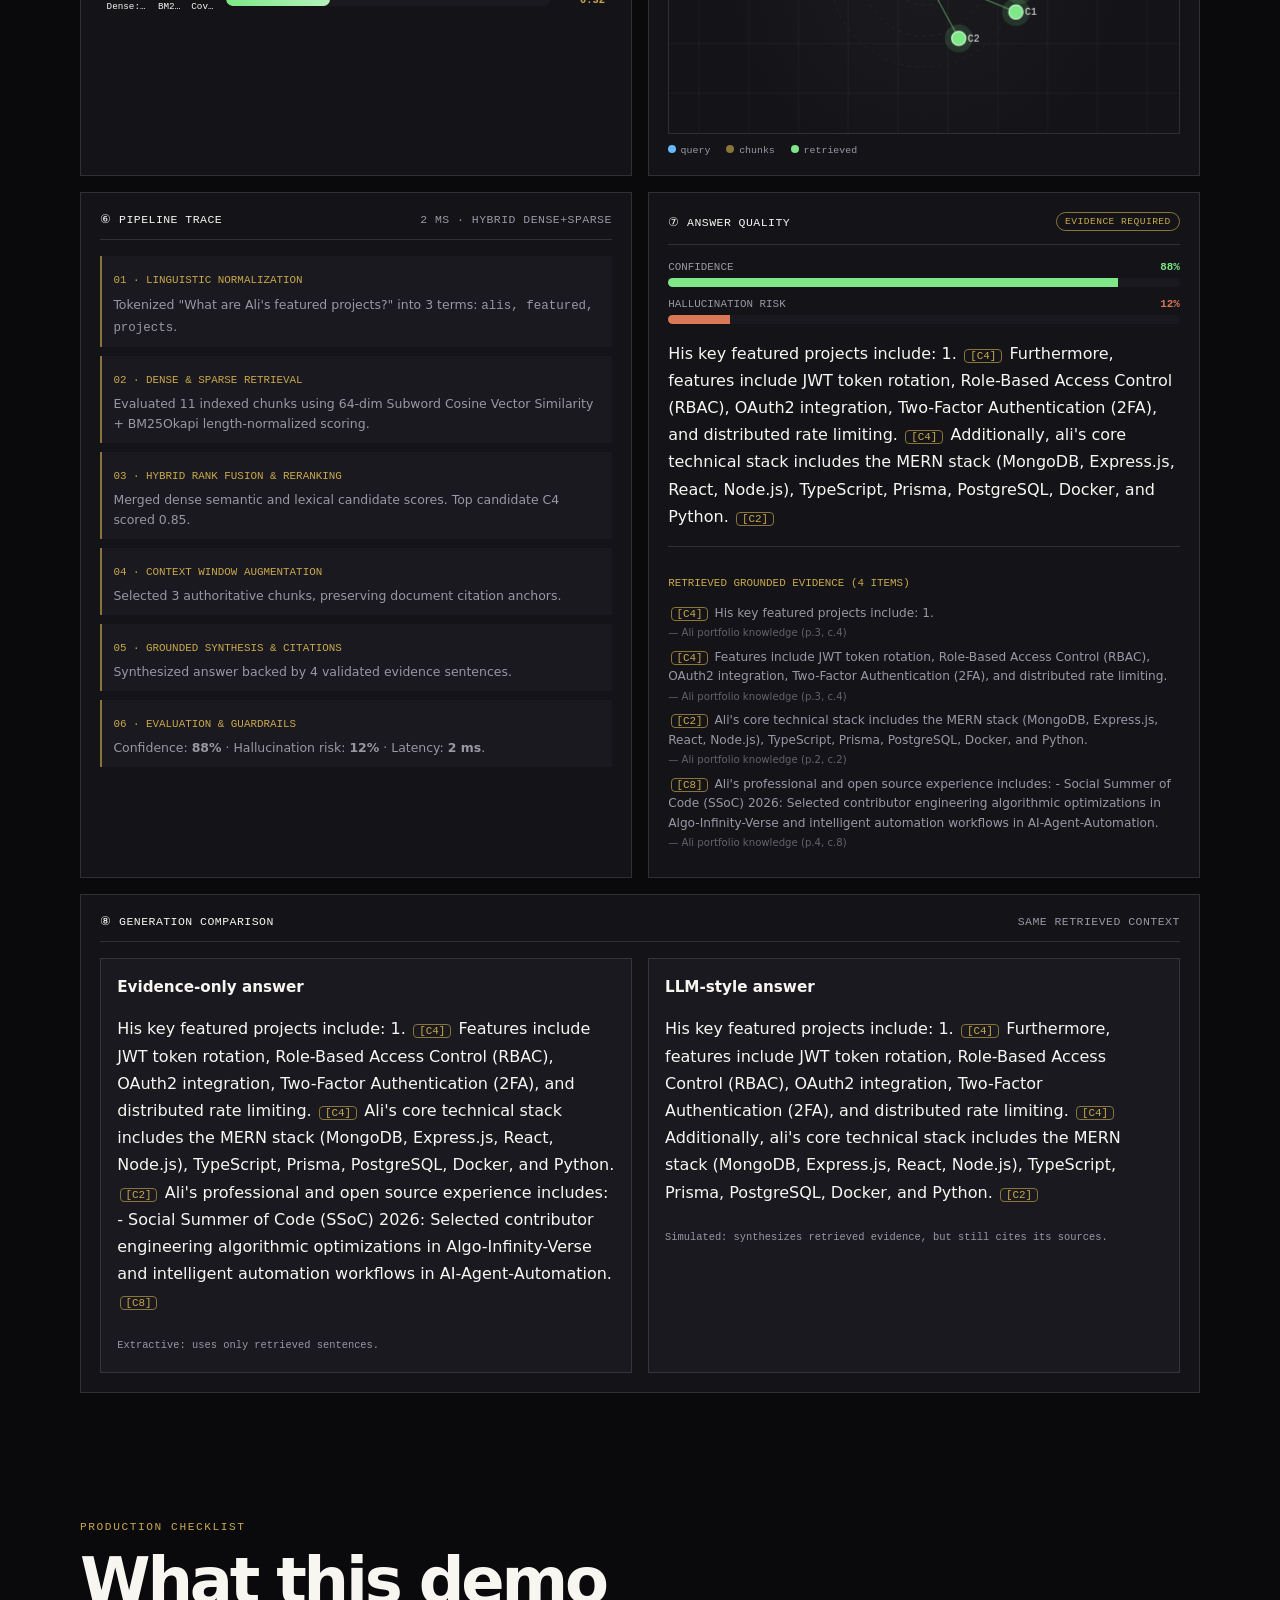
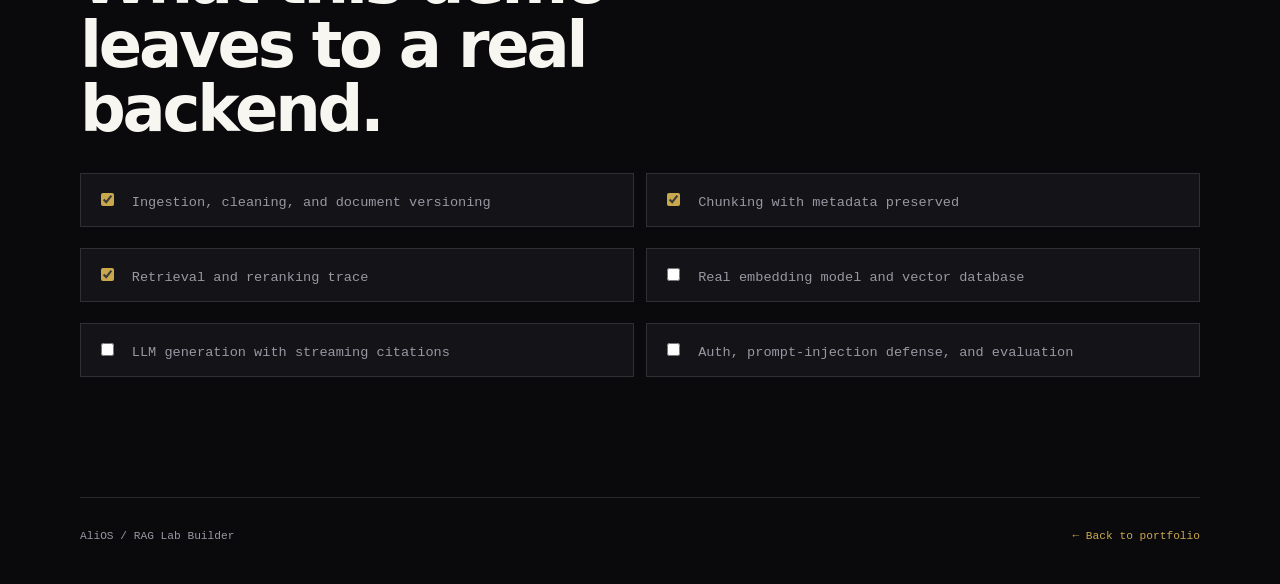
==== commit ac1c7076: "Add files via upload" ====
--- a/rag-lab.html
+++ b/rag-lab.html
@@ -1,39 +1,39 @@
-<!doctype html>
-<html lang="en">
-<head>
-  <meta charset="utf-8" />
-  <meta name="viewport" content="width=device-width, initial-scale=1" />
-  <title>RAG Lab — AliOS</title>
-  <meta name="description" content="An interactive browser-based RAG system builder." />
-  <link rel="stylesheet" href="rag-lab.css" />
-</head>
-<body>
-  <main class="shell">
-    <nav class="topbar"><a href="index.html" class="brand">A// AliOS</a><span class="status">RAG LAB / BUILDER</span></nav>
-    <header class="hero">
-      <p class="eyebrow">Retrieval augmented generation</p>
-      <h1>See how answers<br><em>become grounded.</em></h1>
-      <p class="lede">Build a miniature RAG pipeline in your browser. Choose a knowledge source, watch it become searchable chunks, retrieve evidence, compare answer strategies, and inspect quality signals.</p>
-      <div class="hero-actions"><a class="button primary" href="#builder">Open the builder ↓</a><a class="button" href="#how-it-works">How it works</a></div>
-      <div class="notice"><strong>Browser simulation:</strong> local deterministic retrieval visualizes the architecture without sending your text to an API or claiming to be a production LLM.</div>
-    </header>
-
-    <section class="metrics"><div><strong>01</strong><span>Ingest</span><small>your knowledge</small></div><div><strong>02</strong><span>Chunk</span><small>searchable pieces</small></div><div><strong>03</strong><span>Retrieve</span><small>relevant evidence</small></div><div><strong>04</strong><span>Generate</span><small>grounded response</small></div><div><strong>05</strong><span>Evaluate</span><small>inspect quality</small></div></section>
-
-    <section id="how-it-works" class="section"><div class="section-heading"><p class="eyebrow">The mental model</p><h2>RAG is search plus generation.</h2><p>A model may not know your private or current information. RAG retrieves relevant source text first, then gives that evidence to a model before it writes an answer.</p></div><div class="pipeline"><article><b>01 / INGEST</b><h3>Collect knowledge</h3><p>Load PDFs, websites, databases, or notes while preserving source, permissions, and version metadata.</p></article><article><b>02 / INDEX</b><h3>Make it searchable</h3><p>Split documents into chunks and store their text, metadata, and embeddings in an index.</p></article><article><b>03 / RETRIEVE</b><h3>Find evidence</h3><p>Search the index, filter candidates, and rerank the best evidence instead of sending everything to the model.</p></article><article><b>04 / GENERATE</b><h3>Answer with proof</h3><p>Give the question and selected chunks to a model with a strict grounded-answer prompt and citations.</p></article></div></section>
-
-    <section id="builder" class="section builder-section"><div class="section-heading"><p class="eyebrow">Hands-on builder</p><h2>Construct a tiny RAG system.</h2><p>Switch datasets, tune chunking, ingest, and ask a question. The visual panels below expose the hidden steps.</p></div>
-      <div class="builder-grid">
-        <div class="panel source-panel"><div class="panel-title"><span>① Knowledge source</span><span id="doc-count" class="pill">0 documents</span></div><label for="source-select">Choose a dataset</label><select id="source-select"><option value="portfolio">Ali portfolio knowledge</option><option value="rag">RAG engineering guide</option><option value="product">Product support notes</option><option value="custom">Custom notes</option></select><label for="source-text">Knowledge content</label><textarea id="source-text" rows="10"></textarea><div class="controls"><label>Chunk size <output id="chunk-size-value">320</output><input id="chunk-size" type="range" min="120" max="700" step="20" value="320"></label><label>Overlap <output id="overlap-value">40</output><input id="overlap" type="range" min="0" max="140" step="10" value="40"></label></div><button id="ingest-btn" class="button primary" type="button">Ingest & index knowledge →</button></div>
-        <div class="panel index-panel"><div class="panel-title"><span>② Live index</span><span id="index-status" class="status-badge">Not indexed</span></div><div class="index-stats"><div><strong id="source-characters">0</strong><small>characters</small></div><div><strong id="chunk-count">0</strong><small>chunks</small></div><div><strong id="vocab-count">0</strong><small>terms</small></div></div><div id="chunk-preview" class="chunk-preview"><p class="empty">Ingest knowledge to see indexed chunks.</p></div></div>
-      </div>
-      <div class="panel query-panel"><div class="panel-title"><span>③ Ask the index</span><span id="query-status" class="status-badge">Waiting for index</span></div><form id="rag-form"><label for="rag-query">Your question</label><div class="input-row"><input id="rag-query" value="How do I improve retrieval quality?" autocomplete="off"><button class="button primary" type="submit">Run pipeline →</button></div></form><div class="quick-queries"><button type="button" data-query="How do I improve retrieval quality?">retrieval quality</button><button type="button" data-query="What makes chunking effective?">chunking</button><button type="button" data-query="How do I make a RAG system production ready?">production readiness</button></div></div>
-      <div class="visual-grid"><div class="panel chart-panel"><div class="panel-title"><span>④ Retrieval score chart</span><span class="muted">top candidates</span></div><div id="score-chart" class="score-chart"><p class="empty">Run a query to score chunks.</p></div></div><div class="panel graph-panel"><div class="panel-title"><span>⑤ Vector similarity map</span><span class="muted">2D projection</span></div><canvas id="vector-graph" width="620" height="320" aria-label="Vector similarity visualization"></canvas><div class="legend"><span><i class="dot query-dot"></i>query</span><span><i class="dot chunk-dot"></i>chunks</span><span><i class="dot selected-dot"></i>retrieved</span></div></div></div>
-      <div class="run-layout"><div class="panel trace-panel"><div class="panel-title"><span>⑥ Pipeline trace</span><span id="trace-time" class="muted">—</span></div><div id="trace" class="trace"><p class="empty">Run a question to inspect each RAG stage.</p></div></div><div class="panel answer-panel"><div class="panel-title"><span>⑦ Answer quality</span><span class="status-badge grounded">Evidence required</span></div><div class="meter-wrap"><div class="meter-label"><span>Confidence</span><strong id="confidence-value">—</strong></div><div class="meter"><i id="confidence-meter"></i></div><div class="meter-label risk"><span>Hallucination risk</span><strong id="risk-value">—</strong></div><div class="meter risk-meter"><i id="risk-meter"></i></div></div><div id="answer" class="answer"><p class="empty">Your answer comparison will appear here with citations.</p></div></div></div>
-      <div class="panel compare-panel"><div class="panel-title"><span>⑧ Generation comparison</span><span class="muted">same retrieved context</span></div><div class="comparison"><article><h3>Evidence-only answer</h3><p id="evidence-answer" class="answer-text empty">Waiting for a query.</p><small>Extractive: uses only retrieved sentences.</small></article><article><h3>LLM-style answer</h3><p id="llm-answer" class="answer-text empty">Waiting for a query.</p><small>Simulated: synthesizes retrieved evidence, but still cites its sources.</small></article></div></div>
-    </section>
-
-    <section class="section glossary"><div class="section-heading"><p class="eyebrow">Production checklist</p><h2>What this demo leaves to a real backend.</h2></div><div class="check-grid"><label><input type="checkbox" checked> Ingestion, cleaning, and document versioning</label><label><input type="checkbox" checked> Chunking with metadata preserved</label><label><input type="checkbox" checked> Retrieval and reranking trace</label><label><input type="checkbox"> Real embedding model and vector database</label><label><input type="checkbox"> LLM generation with streaming citations</label><label><input type="checkbox"> Auth, prompt-injection defense, and evaluation</label></div></section>
-    <footer><span>AliOS / RAG Lab Builder</span><a href="index.html">← Back to portfolio</a></footer>
-  </main><script src="rag-lab.js"></script>
-</body></html>
+<!doctype html>
+<html lang="en">
+<head>
+  <meta charset="utf-8" />
+  <meta name="viewport" content="width=device-width, initial-scale=1" />
+  <title>RAG Lab — AliOS</title>
+  <meta name="description" content="An interactive browser-based RAG system builder." />
+  <link rel="stylesheet" href="rag-lab.css" />
+</head>
+<body>
+  <main class="shell">
+    <nav class="topbar"><a href="index.html" class="brand">A// AliOS</a><span class="status">RAG LAB / BUILDER</span></nav>
+    <header class="hero">
+      <p class="eyebrow">Retrieval augmented generation</p>
+      <h1>See how answers<br><em>become grounded.</em></h1>
+      <p class="lede">Build a miniature RAG pipeline in your browser. Choose a knowledge source, watch it become searchable chunks, retrieve evidence, compare answer strategies, and inspect quality signals.</p>
+      <div class="hero-actions"><a class="button primary" href="#builder">Open the builder ↓</a><a class="button" href="#how-it-works">How it works</a></div>
+      <div class="notice"><strong>Browser simulation:</strong> local deterministic retrieval visualizes the architecture without sending your text to an API or claiming to be a production LLM.</div>
+    </header>
+
+    <section class="metrics"><div><strong>01</strong><span>Ingest</span><small>your knowledge</small></div><div><strong>02</strong><span>Chunk</span><small>searchable pieces</small></div><div><strong>03</strong><span>Retrieve</span><small>relevant evidence</small></div><div><strong>04</strong><span>Generate</span><small>grounded response</small></div><div><strong>05</strong><span>Evaluate</span><small>inspect quality</small></div></section>
+
+    <section id="how-it-works" class="section"><div class="section-heading"><p class="eyebrow">The mental model</p><h2>RAG is search plus generation.</h2><p>A model may not know your private or current information. RAG retrieves relevant source text first, then gives that evidence to a model before it writes an answer.</p></div><div class="pipeline"><article><b>01 / INGEST</b><h3>Collect knowledge</h3><p>Load PDFs, websites, databases, or notes while preserving source, permissions, and version metadata.</p></article><article><b>02 / INDEX</b><h3>Make it searchable</h3><p>Split documents into chunks and store their text, metadata, and embeddings in an index.</p></article><article><b>03 / RETRIEVE</b><h3>Find evidence</h3><p>Search the index, filter candidates, and rerank the best evidence instead of sending everything to the model.</p></article><article><b>04 / GENERATE</b><h3>Answer with proof</h3><p>Give the question and selected chunks to a model with a strict grounded-answer prompt and citations.</p></article></div></section>
+
+    <section id="builder" class="section builder-section"><div class="section-heading"><p class="eyebrow">Hands-on builder</p><h2>Construct a tiny RAG system.</h2><p>Switch datasets, tune chunking, ingest, and ask a question. The visual panels below expose the hidden steps.</p></div>
+      <div class="builder-grid">
+        <div class="panel source-panel"><div class="panel-title"><span>① Knowledge source</span><span id="doc-count" class="pill">0 documents</span></div><label for="source-select">Choose a dataset</label><select id="source-select"><option value="portfolio">Ali portfolio knowledge</option><option value="rag">RAG engineering guide</option><option value="product">Product support notes</option><option value="custom">Custom notes</option></select><label for="source-text">Knowledge content</label><textarea id="source-text" rows="10"></textarea><div class="controls"><label>Chunk size <output id="chunk-size-value">320</output><input id="chunk-size" type="range" min="120" max="700" step="20" value="320"></label><label>Overlap <output id="overlap-value">40</output><input id="overlap" type="range" min="0" max="140" step="10" value="40"></label></div><button id="ingest-btn" class="button primary" type="button">Ingest & index knowledge →</button></div>
+        <div class="panel index-panel"><div class="panel-title"><span>② Live index</span><span id="index-status" class="status-badge">Not indexed</span></div><div class="index-stats"><div><strong id="source-characters">0</strong><small>characters</small></div><div><strong id="chunk-count">0</strong><small>chunks</small></div><div><strong id="vocab-count">0</strong><small>terms</small></div></div><div id="chunk-preview" class="chunk-preview"><p class="empty">Ingest knowledge to see indexed chunks.</p></div></div>
+      </div>
+      <div class="panel query-panel"><div class="panel-title"><span>③ Ask the index</span><span id="query-status" class="status-badge">Waiting for index</span></div><form id="rag-form"><label for="rag-query">Your question</label><div class="input-row"><input id="rag-query" value="How do I improve retrieval quality?" autocomplete="off"><button class="button primary" type="submit">Run pipeline →</button></div></form><div class="quick-queries"><button type="button" data-query="How do I improve retrieval quality?">retrieval quality</button><button type="button" data-query="What makes chunking effective?">chunking</button><button type="button" data-query="How do I make a RAG system production ready?">production readiness</button></div></div>
+      <div class="visual-grid"><div class="panel chart-panel"><div class="panel-title"><span>④ Retrieval score chart</span><span class="muted">top candidates</span></div><div id="score-chart" class="score-chart"><p class="empty">Run a query to score chunks.</p></div></div><div class="panel graph-panel"><div class="panel-title"><span>⑤ Vector similarity map</span><span class="muted">2D projection</span></div><div class="graph-wrap"><canvas id="vector-graph" width="620" height="320" aria-label="Vector similarity visualization"></canvas><div id="graph-tooltip" class="graph-tooltip"></div></div><div class="legend"><span><i class="dot query-dot"></i>query</span><span><i class="dot chunk-dot"></i>chunks</span><span><i class="dot selected-dot"></i>retrieved</span></div></div></div>
+      <div class="run-layout"><div class="panel trace-panel"><div class="panel-title"><span>⑥ Pipeline trace</span><span id="trace-time" class="muted">—</span></div><div id="trace" class="trace"><p class="empty">Run a question to inspect each RAG stage.</p></div></div><div class="panel answer-panel"><div class="panel-title"><span>⑦ Answer quality</span><span class="status-badge grounded">Evidence required</span></div><div class="meter-wrap"><div class="meter-label"><span>Confidence</span><strong id="confidence-value">—</strong></div><div class="meter"><i id="confidence-meter"></i></div><div class="meter-label risk"><span>Hallucination risk</span><strong id="risk-value">—</strong></div><div class="meter risk-meter"><i id="risk-meter"></i></div></div><div id="answer" class="answer"><p class="empty">Your answer comparison will appear here with citations.</p></div></div></div>
+      <div class="panel compare-panel"><div class="panel-title"><span>⑧ Generation comparison</span><span class="muted">same retrieved context</span></div><div class="comparison"><article><h3>Evidence-only answer</h3><p id="evidence-answer" class="answer-text empty">Waiting for a query.</p><small>Extractive: uses only retrieved sentences.</small></article><article><h3>LLM-style answer</h3><p id="llm-answer" class="answer-text empty">Waiting for a query.</p><small>Simulated: synthesizes retrieved evidence, but still cites its sources.</small></article></div></div>
+    </section>
+
+    <section class="section glossary"><div class="section-heading"><p class="eyebrow">Production checklist</p><h2>What this demo leaves to a real backend.</h2></div><div class="check-grid"><label><input type="checkbox" checked> Ingestion, cleaning, and document versioning</label><label><input type="checkbox" checked> Chunking with metadata preserved</label><label><input type="checkbox" checked> Retrieval and reranking trace</label><label><input type="checkbox"> Real embedding model and vector database</label><label><input type="checkbox"> LLM generation with streaming citations</label><label><input type="checkbox"> Auth, prompt-injection defense, and evaluation</label></div></section>
+    <footer><span>AliOS / RAG Lab Builder</span><a href="index.html">← Back to portfolio</a></footer>
+  </main><script src="rag-engine.js"></script><script src="rag-lab.js"></script>
+</body></html>
--- a/rag-lab.css
+++ b/rag-lab.css
@@ -1 +1,4 @@
-:root{--bg:#0a0a0d;--panel:#131318;--panel2:#19191f;--ink:#f8f6f1;--muted:#9a97a3;--faint:#6b6b7a;--line:rgba(248,246,241,.12);--gold:#c9a84c;--gold2:#8a7538;--green:#7ee787;--red:#d97757;--blue:#67b7ff;--mono:"DM Mono",monospace;--ui:"Space Grotesk",system-ui,sans-serif}*{box-sizing:border-box}html{scroll-behavior:smooth}body{margin:0;background:radial-gradient(70% 40% at 80% 0%,rgba(201,168,76,.12),transparent 70%),var(--bg);color:var(--ink);font-family:var(--ui);line-height:1.6}.shell{width:min(1120px,calc(100% - 3rem));margin:auto}.topbar{height:76px;display:flex;align-items:center;justify-content:space-between;border-bottom:1px solid var(--line);font:.72rem var(--mono)}.brand{color:var(--ink);text-decoration:none;font-weight:bold}.brand:first-letter,.eyebrow{color:var(--gold)}.status,.muted{color:var(--muted)}.hero{padding:clamp(4rem,10vw,8rem) 0 5rem;max-width:850px}.eyebrow{font:500 .7rem var(--mono);letter-spacing:.14em;text-transform:uppercase;margin:0 0 1rem}.hero h1{font-size:clamp(3.3rem,9vw,7.4rem);line-height:.95;letter-spacing:-.07em;margin:0 0 2rem}.hero h1 em{color:var(--gold);font-family:Georgia,serif;font-weight:400}.lede{color:var(--muted);font-size:1.1rem;max-width:700px}.hero-actions{display:flex;gap:.8rem;flex-wrap:wrap;margin-top:2rem}.button{display:inline-block;border:1px solid var(--line);border-radius:999px;color:var(--ink);background:transparent;padding:.7rem 1.1rem;font:500 .75rem var(--mono);text-decoration:none;cursor:pointer;transition:.15s}.button:hover{border-color:var(--gold);color:var(--gold)}.button.primary{background:var(--gold);border-color:var(--gold);color:var(--bg)}.notice{border-left:2px solid var(--gold);background:rgba(201,168,76,.06);padding:.8rem 1rem;margin-top:2rem;color:var(--muted);font-size:.82rem}.notice strong{color:var(--gold)}.metrics{display:grid;grid-template-columns:repeat(5,1fr);border-block:1px solid var(--line);margin-bottom:8rem}.metrics div{padding:1.3rem 1rem;border-right:1px solid var(--line)}.metrics div:last-child{border:0}.metrics strong,.metrics span,.metrics small{display:block}.metrics strong{color:var(--gold);font:.7rem var(--mono)}.metrics span{margin-top:.4rem}.metrics small{color:var(--muted);font:.65rem var(--mono);margin-top:.3rem}.section{padding:0 0 7rem}.section-heading{max-width:680px;margin-bottom:2rem}.section h2{font-size:clamp(2rem,5vw,4rem);line-height:1;margin:.2rem 0 1rem;letter-spacing:-.05em}.section-heading p:not(.eyebrow){color:var(--muted)}.pipeline{display:grid;grid-template-columns:repeat(2,1fr);gap:1px;background:var(--line);border:1px solid var(--line)}.pipeline article{background:var(--panel);padding:1.6rem;min-height:220px}.pipeline b{color:var(--gold);font:.7rem var(--mono)}.pipeline h3{font-size:1.2rem;margin:.8rem 0 .4rem}.pipeline p{color:var(--muted);font-size:.9rem;margin:0}.builder-grid,.visual-grid,.run-layout{display:grid;grid-template-columns:1fr 1fr;gap:1rem}.panel{background:var(--panel);border:1px solid var(--line);padding:1.2rem;margin-bottom:1rem}.panel-title{display:flex;justify-content:space-between;align-items:center;border-bottom:1px solid var(--line);padding-bottom:.8rem;margin-bottom:1rem;font:.72rem var(--mono);text-transform:uppercase;letter-spacing:.04em}.pill,.status-badge{border:1px solid var(--gold2);border-radius:999px;color:var(--gold);padding:.18rem .5rem;font-size:.6rem}.status-badge{color:var(--green);border-color:rgba(126,231,135,.3)}.status-badge.grounded{color:var(--gold);border-color:var(--gold2)}label{display:block;color:var(--muted);font:.68rem var(--mono);text-transform:uppercase;margin-bottom:.5rem}textarea,input,select{width:100%;background:var(--panel2);border:1px solid var(--line);border-radius:6px;color:var(--ink);padding:.75rem;font:.8rem var(--mono);resize:vertical}select{cursor:pointer}textarea:focus,input:focus,select:focus{outline:1px solid var(--gold)}.controls{display:grid;grid-template-columns:1fr 1fr;gap:1rem;margin:1rem 0}.controls output{float:right;color:var(--gold)}input[type=range]{padding:0;accent-color:var(--gold);border:0;background:transparent}.index-stats{display:grid;grid-template-columns:repeat(3,1fr);gap:.5rem;margin-bottom:1rem}.index-stats div{background:var(--panel2);padding:.8rem;text-align:center}.index-stats strong,.index-stats small{display:block}.index-stats strong{font-size:1.4rem;color:var(--gold)}.index-stats small{font:.6rem var(--mono);color:var(--muted)}.chunk-preview{display:grid;gap:.5rem;max-height:280px;overflow:auto}.chunk{border:1px solid var(--line);padding:.7rem;font-size:.75rem;color:var(--muted)}.chunk b{color:var(--gold);font:.62rem var(--mono)}.empty{color:var(--faint);font-size:.82rem}.query-panel{margin-top:.2rem}.input-row{display:flex;gap:.6rem}.input-row input{flex:1}.quick-queries{display:flex;gap:.5rem;flex-wrap:wrap;margin-top:1rem}.quick-queries button{border:1px solid var(--line);background:transparent;border-radius:999px;color:var(--muted);padding:.35rem .6rem;font:.62rem var(--mono);cursor:pointer}.quick-queries button:hover{color:var(--gold);border-color:var(--gold)}.score-chart{display:grid;gap:.7rem}.score-row{display:grid;grid-template-columns:110px 1fr 45px;gap:.6rem;align-items:center;font:.65rem var(--mono)}.score-row span{overflow:hidden;text-overflow:ellipsis;white-space:nowrap;color:var(--muted)}.bar{height:13px;background:var(--panel2);border-radius:999px;overflow:hidden}.bar i{display:block;height:100%;background:linear-gradient(90deg,var(--gold2),var(--gold));border-radius:inherit;transition:width .4s}.score-row.selected span{color:var(--ink)}.score-row.selected .bar i{background:linear-gradient(90deg,var(--green),#b4f2bc)}.score-value{color:var(--gold);text-align:right}.graph-panel canvas{width:100%;height:auto;display:block;background:radial-gradient(circle at center,rgba(255,255,255,.03),transparent 70%);border:1px solid var(--line)}.legend{display:flex;gap:1rem;margin-top:.7rem;color:var(--muted);font:.62rem var(--mono)}.dot{display:inline-block;width:8px;height:8px;border-radius:50%;margin-right:.3rem}.query-dot{background:var(--blue)}.chunk-dot{background:var(--gold2)}.selected-dot{background:var(--green)}.trace{display:grid;gap:.55rem}.trace-step{border-left:2px solid var(--gold2);padding:.55rem .7rem;background:var(--panel2)}.trace-step b{font:.68rem var(--mono);color:var(--gold)}.trace-step p{font-size:.78rem;color:var(--muted);margin:.25rem 0 0}.answer{min-height:130px}.answer-text{font-size:1rem;line-height:1.7}.citation{display:inline-block;color:var(--gold);font:.68rem var(--mono);border:1px solid var(--gold2);border-radius:4px;padding:0 .3rem;margin:0 .15rem}.evidence{border-top:1px solid var(--line);margin-top:1rem;padding-top:1rem}.evidence h4{font:.68rem var(--mono);color:var(--gold);text-transform:uppercase}.evidence p{font-size:.76rem;color:var(--muted);margin:.4rem 0}.meter-wrap{margin-bottom:1rem}.meter-label{display:flex;justify-content:space-between;color:var(--muted);font:.68rem var(--mono);text-transform:uppercase}.meter-label strong{color:var(--green)}.meter-label.risk{margin-top:.7rem}.meter-label.risk strong{color:var(--red)}.meter{height:9px;background:var(--panel2);border-radius:999px;margin:.3rem 0;overflow:hidden}.meter i{display:block;width:0;height:100%;background:var(--green);transition:width .4s}.risk-meter i{background:var(--red)}.comparison{display:grid;grid-template-columns:1fr 1fr;gap:1rem}.comparison article{background:var(--panel2);border:1px solid var(--line);padding:1rem}.comparison h3{margin:0 0 .5rem;font-size:.95rem}.comparison p{min-height:90px}.comparison small{color:var(--muted);font:.65rem var(--mono)}.check-grid{display:grid;grid-template-columns:1fr 1fr;gap:.8rem}.check-grid label{background:var(--panel);border:1px solid var(--line);padding:1rem;color:var(--muted);font-size:.85rem;text-transform:none}.check-grid input{width:auto;accent-color:var(--gold);margin-right:.6rem}footer{border-top:1px solid var(--line);padding:2rem 0;display:flex;justify-content:space-between;color:var(--muted);font:.7rem var(--mono)}footer a{color:var(--gold);text-decoration:none}@media(max-width:760px){.shell{width:min(100% - 2rem,1120px)}.metrics{grid-template-columns:repeat(2,1fr);margin-bottom:5rem}.metrics div:nth-child(2n){border-right:0}.metrics div:last-child{grid-column:span 2}.pipeline,.builder-grid,.visual-grid,.run-layout,.check-grid,.comparison{grid-template-columns:1fr}.hero{padding-top:5rem}.input-row{flex-direction:column}.input-row .button{width:100%}.controls{grid-template-columns:1fr}footer{flex-direction:column;gap:1rem}}
+:root{--bg:#0a0a0d;--panel:#131318;--panel2:#19191f;--ink:#f8f6f1;--muted:#9a97a3;--faint:#6b6b7a;--line:rgba(248,246,241,.12);--gold:#c9a84c;--gold2:#8a7538;--green:#7ee787;--red:#d97757;--blue:#67b7ff;--mono:"DM Mono",monospace;--ui:"Space Grotesk",system-ui,sans-serif}*{box-sizing:border-box}html{scroll-behavior:smooth}body{margin:0;background:radial-gradient(70% 40% at 80% 0%,rgba(201,168,76,.12),transparent 70%),var(--bg);color:var(--ink);font-family:var(--ui);line-height:1.6}.shell{width:min(1120px,calc(100% - 3rem));margin:auto}.topbar{height:76px;display:flex;align-items:center;justify-content:space-between;border-bottom:1px solid var(--line);font:.72rem var(--mono)}.brand{color:var(--ink);text-decoration:none;font-weight:bold}.brand:first-letter,.eyebrow{color:var(--gold)}.status,.muted{color:var(--muted)}.hero{padding:clamp(4rem,10vw,8rem) 0 5rem;max-width:850px}.eyebrow{font:500 .7rem var(--mono);letter-spacing:.14em;text-transform:uppercase;margin:0 0 1rem}.hero h1{font-size:clamp(3.3rem,9vw,7.4rem);line-height:.95;letter-spacing:-.07em;margin:0 0 2rem}.hero h1 em{color:var(--gold);font-family:Georgia,serif;font-weight:400}.lede{color:var(--muted);font-size:1.1rem;max-width:700px}.hero-actions{display:flex;gap:.8rem;flex-wrap:wrap;margin-top:2rem}.button{display:inline-block;border:1px solid var(--line);border-radius:999px;color:var(--ink);background:transparent;padding:.7rem 1.1rem;font:500 .75rem var(--mono);text-decoration:none;cursor:pointer;transition:.15s}.button:hover{border-color:var(--gold);color:var(--gold)}.button.primary{background:var(--gold);border-color:var(--gold);color:var(--bg)}.notice{border-left:2px solid var(--gold);background:rgba(201,168,76,.06);padding:.8rem 1rem;margin-top:2rem;color:var(--muted);font-size:.82rem}.notice strong{color:var(--gold)}.metrics{display:grid;grid-template-columns:repeat(5,1fr);border-block:1px solid var(--line);margin-bottom:8rem}.metrics div{padding:1.3rem 1rem;border-right:1px solid var(--line)}.metrics div:last-child{border:0}.metrics strong,.metrics span,.metrics small{display:block}.metrics strong{color:var(--gold);font:.7rem var(--mono)}.metrics span{margin-top:.4rem}.metrics small{color:var(--muted);font:.65rem var(--mono);margin-top:.3rem}.section{padding:0 0 7rem}.section-heading{max-width:680px;margin-bottom:2rem}.section h2{font-size:clamp(2rem,5vw,4rem);line-height:1;margin:.2rem 0 1rem;letter-spacing:-.05em}.section-heading p:not(.eyebrow){color:var(--muted)}.pipeline{display:grid;grid-template-columns:repeat(2,1fr);gap:1px;background:var(--line);border:1px solid var(--line)}.pipeline article{background:var(--panel);padding:1.6rem;min-height:220px}.pipeline b{color:var(--gold);font:.7rem var(--mono)}.pipeline h3{font-size:1.2rem;margin:.8rem 0 .4rem}.pipeline p{color:var(--muted);font-size:.9rem;margin:0}.builder-grid,.visual-grid,.run-layout{display:grid;grid-template-columns:1fr 1fr;gap:1rem}.panel{background:var(--panel);border:1px solid var(--line);padding:1.2rem;margin-bottom:1rem}.panel-title{display:flex;justify-content:space-between;align-items:center;border-bottom:1px solid var(--line);padding-bottom:.8rem;margin-bottom:1rem;font:.72rem var(--mono);text-transform:uppercase;letter-spacing:.04em}.pill,.status-badge{border:1px solid var(--gold2);border-radius:999px;color:var(--gold);padding:.18rem .5rem;font-size:.6rem}.status-badge{color:var(--green);border-color:rgba(126,231,135,.3)}.status-badge.grounded{color:var(--gold);border-color:var(--gold2)}label{display:block;color:var(--muted);font:.68rem var(--mono);text-transform:uppercase;margin-bottom:.5rem}textarea,input,select{width:100%;background:var(--panel2);border:1px solid var(--line);border-radius:6px;color:var(--ink);padding:.75rem;font:.8rem var(--mono);resize:vertical}select{cursor:pointer}textarea:focus,input:focus,select:focus{outline:1px solid var(--gold)}.controls{display:grid;grid-template-columns:1fr 1fr;gap:1rem;margin:1rem 0}.controls output{float:right;color:var(--gold)}input[type=range]{padding:0;accent-color:var(--gold);border:0;background:transparent}.index-stats{display:grid;grid-template-columns:repeat(3,1fr);gap:.5rem;margin-bottom:1rem}.index-stats div{background:var(--panel2);padding:.8rem;text-align:center}.index-stats strong,.index-stats small{display:block}.index-stats strong{font-size:1.4rem;color:var(--gold)}.index-stats small{font:.6rem var(--mono);color:var(--muted)}.chunk-preview{display:grid;gap:.5rem;max-height:280px;overflow:auto}.chunk{border:1px solid var(--line);padding:.7rem;font-size:.75rem;color:var(--muted)}.chunk b{color:var(--gold);font:.62rem var(--mono)}.empty{color:var(--faint);font-size:.82rem}.query-panel{margin-top:.2rem}.input-row{display:flex;gap:.6rem}.input-row input{flex:1}.quick-queries{display:flex;gap:.5rem;flex-wrap:wrap;margin-top:1rem}.quick-queries button{border:1px solid var(--line);background:transparent;border-radius:999px;color:var(--muted);padding:.35rem .6rem;font:.62rem var(--mono);cursor:pointer}.quick-queries button:hover{color:var(--gold);border-color:var(--gold)}.score-chart{display:grid;gap:.7rem}.score-row{display:grid;grid-template-columns:110px 1fr 45px;gap:.6rem;align-items:center;font:.65rem var(--mono)}.score-row span{overflow:hidden;text-overflow:ellipsis;white-space:nowrap;color:var(--muted)}.bar{height:13px;background:var(--panel2);border-radius:999px;overflow:hidden}.bar i{display:block;height:100%;background:linear-gradient(90deg,var(--gold2),var(--gold));border-radius:inherit;transition:width .4s}.score-row.selected span{color:var(--ink)}.score-row.selected .bar i{background:linear-gradient(90deg,var(--green),#b4f2bc)}.score-value{color:var(--gold);text-align:right}.graph-panel canvas{width:100%;height:auto;display:block;background:radial-gradient(circle at center,rgba(255,255,255,.03),transparent 70%);border:1px solid var(--line)}.legend{display:flex;gap:1rem;margin-top:.7rem;color:var(--muted);font:.62rem var(--mono)}.dot{display:inline-block;width:8px;height:8px;border-radius:50%;margin-right:.3rem}.query-dot{background:var(--blue)}.chunk-dot{background:var(--gold2)}.selected-dot{background:var(--green)}.trace{display:grid;gap:.55rem}.trace-step{border-left:2px solid var(--gold2);padding:.55rem .7rem;background:var(--panel2)}.trace-step b{font:.68rem var(--mono);color:var(--gold)}.trace-step p{font-size:.78rem;color:var(--muted);margin:.25rem 0 0}.answer{min-height:130px}.answer-text{font-size:1rem;line-height:1.7}.citation{display:inline-block;color:var(--gold);font:.68rem var(--mono);border:1px solid var(--gold2);border-radius:4px;padding:0 .3rem;margin:0 .15rem}.evidence{border-top:1px solid var(--line);margin-top:1rem;padding-top:1rem}.evidence h4{font:.68rem var(--mono);color:var(--gold);text-transform:uppercase}.evidence p{font-size:.76rem;color:var(--muted);margin:.4rem 0}.meter-wrap{margin-bottom:1rem}.meter-label{display:flex;justify-content:space-between;color:var(--muted);font:.68rem var(--mono);text-transform:uppercase}.meter-label strong{color:var(--green)}.meter-label.risk{margin-top:.7rem}.meter-label.risk strong{color:var(--red)}.meter{height:9px;background:var(--panel2);border-radius:999px;margin:.3rem 0;overflow:hidden}.meter i{display:block;width:0;height:100%;background:var(--green);transition:width .4s}.risk-meter i{background:var(--red)}.comparison{display:grid;grid-template-columns:1fr 1fr;gap:1rem}.comparison article{background:var(--panel2);border:1px solid var(--line);padding:1rem}.comparison h3{margin:0 0 .5rem;font-size:.95rem}.comparison p{min-height:90px}.comparison small{color:var(--muted);font:.65rem var(--mono)}.check-grid{display:grid;grid-template-columns:1fr 1fr;gap:.8rem}.check-grid label{background:var(--panel);border:1px solid var(--line);padding:1rem;color:var(--muted);font-size:.85rem;text-transform:none}.check-grid input{width:auto;accent-color:var(--gold);margin-right:.6rem}footer{border-top:1px solid var(--line);padding:2rem 0;display:flex;justify-content:space-between;color:var(--muted);font:.7rem var(--mono)}footer a{color:var(--gold);text-decoration:none}@media(max-width:760px){.shell{width:min(100% - 2rem,1120px)}.metrics{grid-template-columns:repeat(2,1fr);margin-bottom:5rem}.metrics div:nth-child(2n){border-right:0}.metrics div:last-child{grid-column:span 2}.pipeline,.builder-grid,.visual-grid,.run-layout,.check-grid,.comparison{grid-template-columns:1fr}.hero{padding-top:5rem}.input-row{flex-direction:column}.input-row .button{width:100%}.controls{grid-template-columns:1fr}footer{flex-direction:column;gap:1rem}}
+.citation{cursor:pointer;transition:all .2s ease}.citation:hover{background:var(--gold);color:var(--bg);box-shadow:0 0 8px rgba(201,168,76,.6)}.chunk{transition:border-color .2s,background .2s}.chunk.highlighted{border-color:var(--gold);background:rgba(201,168,76,.1)}.score-row{cursor:pointer;padding:.2rem .4rem;border-radius:4px;transition:background .15s}.score-row:hover{background:var(--panel2)}.score-breakdown{font-size:.58rem;color:var(--muted);margin-top:2px;display:flex;gap:.5rem}.score-tag{color:var(--faint)}.score-tag b{color:var(--gold)}
+.graph-wrap{position:relative}.graph-tooltip{position:absolute;pointer-events:none;background:rgba(19,19,24,.95);border:1px solid var(--gold);padding:.4rem .6rem;border-radius:4px;font:.65rem var(--mono);color:var(--ink);box-shadow:0 4px 12px rgba(0,0,0,.6);transform:translate(-50%,-120%);opacity:0;transition:opacity .15s;z-index:20;white-space:nowrap}.graph-tooltip.visible{opacity:1}
+
